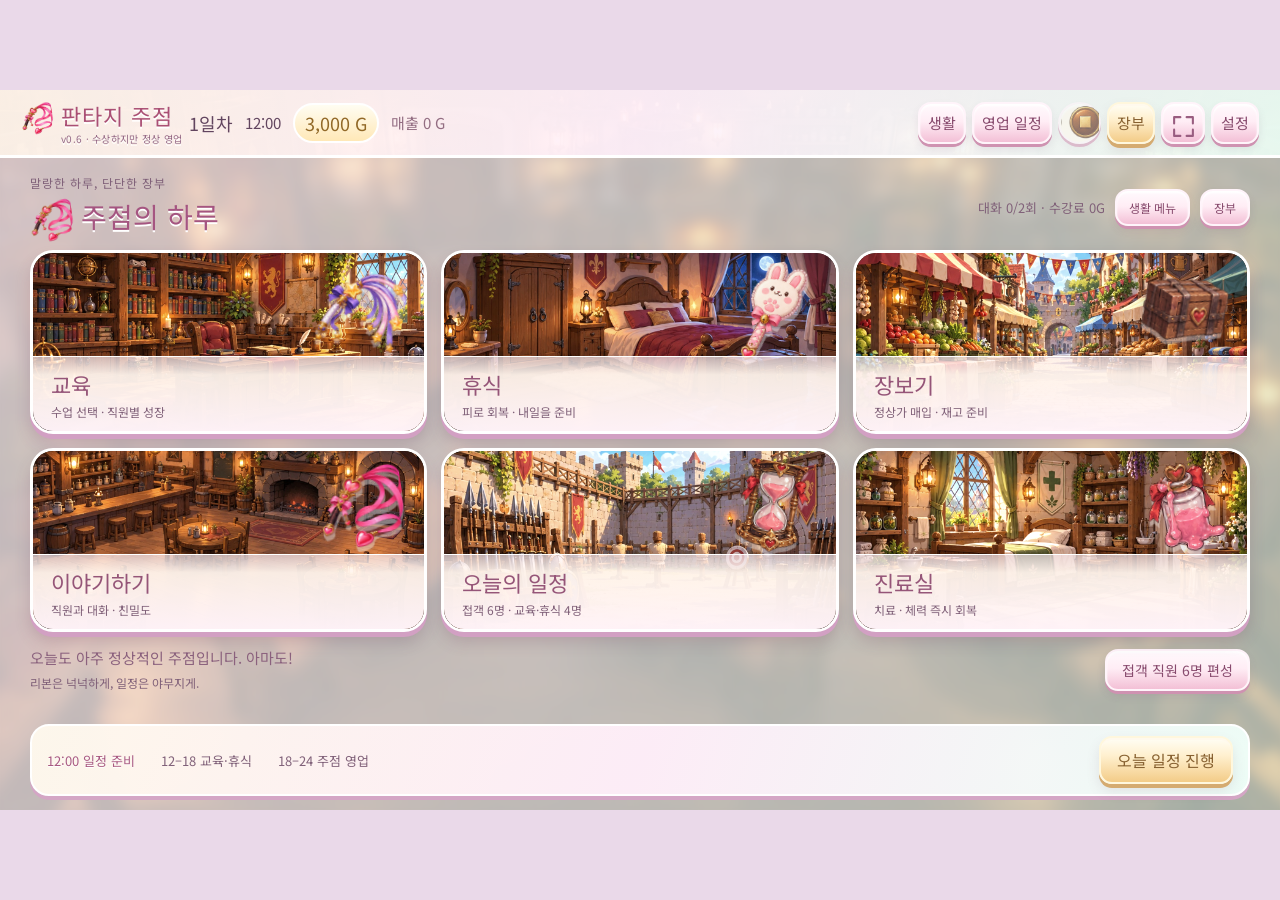
==== index.html @ a2cd064f "feat: add pastel jelly comic design with supplied props and portrait frames" ====
<!doctype html><html lang="ko"><head><meta charset="utf-8"><meta name="viewport" content="width=device-width,initial-scale=1,maximum-scale=1,viewport-fit=cover"><title>판타지 주점 · v0.6</title><link rel="stylesheet" href="style.css"><link rel="stylesheet" href="pastel.css"></head><body>
<main id="game" aria-label="판타지 주점 시뮬레이션"><img id="background" alt="테이블 여섯 개가 있는 판타지 주점"><div class="vignette"></div>
<header><div class="brand"><img src="assets/comic-ribbon.png" alt="">판타지 주점 <small>v0.6 · 수상하지만 정상 영업</small></div><div id="day"></div><div id="clock"></div><div id="cash"></div><div id="sales"></div><div class="tools"><button id="life-button">생활</button><button id="business">영업 시작</button><button id="pause" aria-label="일시정지"><img src="assets/pause.png" alt=""></button><button id="book" class="book-button">장부</button><button id="fullscreen" aria-label="전체화면" title="전체화면"><svg viewBox="0 0 24 24" aria-hidden="true"><path d="M9 3H3v6m12-6h6v6M3 15v6h6m12-6v6h-6"/></svg></button><button id="settings" aria-label="설정">설정</button></div></header>
<div id="life-page"></div><div id="tables"></div><div id="selection-banner"></div><div id="announcement" role="status"></div>
<div id="dialog"><img id="illustration" alt=""><section><b id="speaker"></b><p id="speech"></p></section></div>
<footer id="dock"><div class="dock-group"><h2>오늘의 종업원</h2><div id="staff-slots"></div></div><div class="waiting-group"><h2>입장 대기</h2><button id="waiting-slot" aria-label="대기 손님"></button></div></footer>
<img id="scene-background" src="assets/market.jpg" alt=""><div id="overlay"></div>
</main><div id="rotate"><strong>기기를 가로로 돌려 주세요.</strong><span>판타지 주점은 가로 화면으로 플레이합니다.</span></div><script src="js/data.js"></script><script src="js/comic-theme.js"></script><script src="js/engine.js"></script><script src="js/growth-engine.js"></script><script src="js/drag-input.js"></script><script src="js/life-view.js"></script><script src="js/render.js"></script></body></html>
---- style.css ----
@font-face {
  font-family: 'Noto Sans KR';
  font-style: normal;
  font-display: swap;
  font-weight: 100 900;
  src: url('assets/noto-sans-kr-59-400-normal.woff2') format('woff2');
  unicode-range: U+afac-afb7,U+afba-afbb,U+afbd-afbf,U+afc1-afc6,U+afca-afcc,U+afce-afd3,U+afd5-afe7,U+afe9-afef,U+aff1-b00b,U+b00d-b00f,U+b011-b013,U+b015-b01b,U+b01d-b027,U+b029-b043,U+b045-b047,U+b049,U+b04b,U+b04d-b052,U+b055-b056,U+b058-b05c,U+b05e;
}
@font-face {
  font-family: 'Noto Sans KR';
  font-style: normal;
  font-display: swap;
  font-weight: 100 900;
  src: url('assets/noto-sans-kr-105-400-normal.woff2') format('woff2');
  unicode-range: U+2103,U+2463,U+25c6,U+25cb,U+266c,U+3001,U+300a,U+3046,U+304c-304d,U+304f,U+3055,U+3059,U+3063,U+3066-3068,U+306f,U+3089,U+30b8,U+30bf,U+314f,U+4e0a,U+570b,U+5730,U+5916,U+5929,U+5c71,U+5e74,U+5fc3,U+601d,U+6027,U+63d0,U+6709,U+6734,U+751f,U+7684,U+82f1,U+9053,U+91d1,U+97f3,U+ac2f,U+ac4d,U+adc4,U+ade4,U+ae41,U+ae4d-ae4e,U+aed1,U+afb9,U+b0e0,U+b299,U+b365,U+b46c,U+b480,U+b4c8,U+b7b4,U+b819,U+b918,U+baab,U+bab9,U+be8f,U+bed7,U+c0ec,U+c19f,U+c1a5,U+c3d9,U+c464,U+c53d,U+c553,U+c570,U+c5cc,U+c633,U+c6a4,U+c7a3,U+c7a6,U+c886,U+c9d9-c9da,U+c9ec,U+ca0c,U+cc21,U+cd1b,U+cd78,U+cdc4,U+cef8,U+cfe4,U+d0a5,U+d0b5,U+d0ec,U+d15d,U+d188,U+d23c,U+d2ac,U+d729,U+d79b,U+ff01,U+ff08-ff09,U+ff5c;
}
@font-face {
  font-family: 'Noto Sans KR';
  font-style: normal;
  font-display: swap;
  font-weight: 100 900;
  src: url('assets/noto-sans-kr-106-400-normal.woff2') format('woff2');
  unicode-range: U+2039-203a,U+223c,U+25b3,U+25b7,U+25bd,U+25cf,U+266a,U+3002,U+300b,U+304b,U+3057,U+305f,U+306a-306b,U+307e,U+308a-308b,U+3093,U+30a2,U+30af,U+30b9,U+30c3,U+30c8,U+30e9-30eb,U+33a1,U+4e00,U+524d,U+5357,U+5b50,U+7121,U+884c,U+9751,U+ac94,U+aebe,U+aecd,U+af08,U+af41,U+af49,U+b010,U+b053,U+b109,U+b11b,U+b128,U+b154,U+b291,U+b2e6,U+b301,U+b385,U+b525,U+b5b4,U+b729,U+b72f,U+b738,U+b7ff,U+b837,U+b975,U+ba67,U+bb47,U+bc1f,U+bd90,U+bfd4,U+c27c,U+c324,U+c379,U+c3e0,U+c465,U+c53b,U+c58c,U+c610,U+c653,U+c6cd,U+c813,U+c82f,U+c999,U+c9e0,U+cac4,U+cad3,U+cbd4,U+cc10,U+cc22,U+ccb8,U+ccbc,U+cda5,U+ce84,U+cea3,U+cf67,U+cfe1,U+d241,U+d30d,U+d31c,U+d391,U+d401,U+d479,U+d5c9,U+d5db,U+d649,U+d6d4;
}
@font-face {
  font-family: 'Noto Sans KR';
  font-style: normal;
  font-display: swap;
  font-weight: 100 900;
  src: url('assets/noto-sans-kr-107-400-normal.woff2') format('woff2');
  unicode-range: U+b0,U+e9,U+2193,U+2462,U+260e,U+261e,U+300e-300f,U+3044,U+30a4,U+30fb-30fc,U+314d,U+5973,U+6545,U+6708,U+7537,U+ac89,U+ac9c,U+acc1,U+ad04,U+ad75,U+ad7d,U+ae45,U+ae61,U+af42,U+b0ab,U+b0af,U+b0b3,U+b12c,U+b194,U+b1a8,U+b220,U+b258,U+b284,U+b2ff,U+b315,U+b371,U+b3d4-b3d5,U+b460,U+b527,U+b534,U+b810,U+b818,U+b98e,U+ba55,U+bbac,U+bc0b,U+bc40,U+bca1,U+bccd,U+bd93,U+be54,U+be5a,U+bf08,U+bf50,U+bf55,U+bfdc,U+c0c0,U+c0d0,U+c0f4,U+c100,U+c11e,U+c170,U+c20d,U+c274,U+c290,U+c308,U+c369,U+c539,U+c587,U+c5ff,U+c6ec,U+c70c,U+c7ad,U+c7c8,U+c83c,U+c881,U+cb48,U+cc60,U+ce69,U+ce6b,U+ce75,U+cf04,U+cf08,U+cf55,U+cf70,U+cffc,U+d0b7,U+d1a8,U+d2c8,U+d384,U+d47c,U+d48b,U+d5dd,U+d5e8,U+d720,U+d759,U+f981;
}
@font-face {
  font-family: 'Noto Sans KR';
  font-style: normal;
  font-display: swap;
  font-weight: 100 900;
  src: url('assets/noto-sans-kr-108-400-normal.woff2') format('woff2');
  unicode-range: U+e0,U+e2,U+395,U+3b7,U+3ba,U+2460-2461,U+25a0,U+3010-3011,U+306e,U+30f3,U+314a,U+314c,U+5927,U+65b0,U+7e41,U+97d3,U+9ad4,U+ad49,U+ae0b,U+ae0d,U+ae43,U+ae5d,U+aecf,U+af3c,U+af64,U+afd4,U+b080,U+b084,U+b0c5,U+b10c,U+b1e8,U+b2ac,U+b36e,U+b451,U+b515,U+b540,U+b561,U+b6ab,U+b6b1,U+b72c,U+b730,U+b744,U+b800,U+b8ec,U+b8f0,U+b904,U+b968,U+b96d,U+b987,U+b9d9,U+bb36,U+bb49,U+bc2d,U+bc43,U+bcf6,U+bd89,U+be57,U+be61,U+bed4,U+c090,U+c130,U+c148,U+c19c,U+c2f9,U+c36c,U+c37c,U+c384,U+c3df,U+c575,U+c584,U+c660,U+c719,U+c816,U+ca4d,U+ca54,U+cabc,U+cb49,U+cc14,U+cff5,U+d004,U+d038,U+d0b4,U+d0d3,U+d0e0,U+d0ed,U+d131,U+d1b0,U+d31f,U+d33d,U+d3a0,U+d3ab,U+d514,U+d584,U+d6a1,U+d6cc,U+d749,U+d760,U+d799;
}
@font-face {
  font-family: 'Noto Sans KR';
  font-style: normal;
  font-display: swap;
  font-weight: 100 900;
  src: url('assets/noto-sans-kr-109-400-normal.woff2') format('woff2');
  unicode-range: U+24,U+60,U+3b9,U+3bb,U+3bd,U+2191,U+2606,U+300c-300d,U+3131,U+3134,U+3139,U+3141-3142,U+3148,U+3161,U+3163,U+321c,U+4eba,U+5317,U+ac31,U+ac77,U+ac9f,U+acb9,U+acf0-acf1,U+acfd,U+ad73,U+af3d,U+b00c,U+b04a,U+b057,U+b0c4,U+b188,U+b1cc,U+b214,U+b2db,U+b2ee,U+b304,U+b4ed,U+b518,U+b5bc,U+b625,U+b69c-b69d,U+b7ac,U+b801,U+b86c,U+b959,U+b95c,U+b985,U+ba48,U+bb58,U+bc0c,U+bc38,U+bc85,U+bc9a,U+bf40,U+c068,U+c0bd,U+c0cc,U+c12f,U+c149,U+c1e0,U+c22b,U+c22d,U+c250,U+c2fc,U+c300,U+c313,U+c370,U+c3d8,U+c557,U+c580,U+c5e3,U+c62e,U+c634,U+c6f0,U+c74d,U+c783,U+c78e,U+c796,U+c7bc,U+c92c,U+ca4c,U+cc1c,U+cc54,U+cc59,U+ce04,U+cf30,U+cfc4,U+d140,U+d321,U+d38c,U+d399,U+d54f,U+d587,U+d5d0,U+d6e8,U+d770;
}
@font-face {
  font-family: 'Noto Sans KR';
  font-style: normal;
  font-display: swap;
  font-weight: 100 900;
  src: url('assets/noto-sans-kr-110-400-normal.woff2') format('woff2');
  unicode-range: U+d7,U+ea,U+fc,U+2192,U+25bc,U+3000,U+3137,U+3145,U+315c,U+7f8e,U+ac13,U+ac71,U+ac90,U+acb8,U+ace7,U+ad7f,U+ae50,U+aef4,U+af34,U+afbc,U+b048,U+b09a,U+b0ad,U+b0bc,U+b113,U+b125,U+b141,U+b20c,U+b2d9,U+b2ed,U+b367,U+b369,U+b374,U+b3cb,U+b4ec,U+b611,U+b760,U+b81b,U+b834,U+b8b0,U+b8e1,U+b989,U+b9d1,U+b9e1,U+b9fa,U+ba4d,U+ba78,U+bb35,U+bb54,U+bbf9,U+bc11,U+bcb3,U+bd05,U+bd95,U+bdd4,U+be10,U+bed0,U+bf51,U+c0d8,U+c232,U+c2b7,U+c2eb,U+c378,U+c500,U+c52c,U+c549,U+c568,U+c598,U+c5c9,U+c61b,U+c639,U+c67c,U+c717,U+c78a,U+c80a,U+c90c-c90d,U+c950,U+c9e7,U+cbe4,U+cca9,U+cce4,U+cdb0,U+ce78,U+ce94,U+ce98,U+cf8c,U+d018,U+d034,U+d0f1,U+d1b1,U+d280,U+d2f8,U+d338,U+d380,U+d3b4,U+d610,U+d69f,U+d6fc,U+d758;
}
@font-face {
  font-family: 'Noto Sans KR';
  font-style: normal;
  font-display: swap;
  font-weight: 100 900;
  src: url('assets/noto-sans-kr-111-400-normal.woff2') format('woff2');
  unicode-range: U+e7,U+2022,U+203b,U+25c0,U+2605,U+2661,U+3147,U+318d,U+672c,U+8a9e,U+acaa,U+acbc,U+ad1c,U+ae4a,U+ae5c,U+b044,U+b054,U+b0c8-b0c9,U+b2a6,U+b2d0,U+b35c,U+b364,U+b428,U+b454,U+b465,U+b4b7,U+b4e3,U+b51c,U+b5a1,U+b784,U+b790,U+b7ab,U+b7f4,U+b82c,U+b835,U+b8e9,U+b8f8,U+b9d8,U+b9f9,U+ba5c,U+ba64,U+babd,U+bb18,U+bb3b,U+bbff,U+bc0d,U+bc45,U+bc97,U+bcbc,U+be45,U+be75,U+be7c,U+bfcc,U+c0b6,U+c0f7,U+c14b,U+c2b4,U+c30d,U+c4f8,U+c5bb,U+c5d1,U+c5e0,U+c5ee,U+c5fd,U+c606,U+c6c5,U+c6e0,U+c708,U+c81d,U+c820,U+c824,U+c878,U+c918,U+c96c,U+c9e4,U+c9f1,U+cc2e,U+cd09,U+cea1,U+cef5,U+cef7,U+cf64,U+cf69,U+cfe8,U+d035,U+d0ac,U+d230,U+d234,U+d2f4,U+d31d,U+d575,U+d578,U+d608,U+d614,U+d718,U+d751,U+d761,U+d78c,U+d790;
}
@font-face {
  font-family: 'Noto Sans KR';
  font-style: normal;
  font-display: swap;
  font-weight: 100 900;
  src: url('assets/noto-sans-kr-112-400-normal.woff2') format('woff2');
  unicode-range: U+2665,U+3160,U+4e2d,U+6587,U+65e5,U+ac12,U+ac14,U+ac16,U+ac81,U+ad34,U+ade0,U+ae54,U+aebc,U+af2c,U+afc0,U+afc8,U+b04c,U+b08c,U+b099,U+b0a9,U+b0ac,U+b0ae,U+b0b8,U+b123,U+b179,U+b2e5,U+b2f7,U+b4c0,U+b531,U+b538,U+b545,U+b550,U+b5a8,U+b6f0,U+b728,U+b73b,U+b7ad,U+b7ed,U+b809,U+b864,U+b86d,U+b871,U+b9bf,U+b9f5,U+ba40,U+ba4b,U+ba58,U+ba87,U+baac,U+bbc0,U+bc16,U+bc34,U+bd07,U+bd99,U+be59,U+bfd0,U+c058,U+c0e4,U+c0f5,U+c12d,U+c139,U+c228,U+c529,U+c5c7,U+c635,U+c637,U+c735,U+c77d,U+c787,U+c789,U+c8c4,U+c989,U+c98c,U+c9d0,U+c9d3,U+cc0c,U+cc99,U+cd0c,U+cd2c,U+cd98,U+cda4,U+ce59,U+ce60,U+ce6d,U+cea0,U+d0d0-d0d1,U+d0d5,U+d14d,U+d1a4,U+d29c,U+d2f1,U+d301,U+d39c,U+d3bc,U+d4e8,U+d540,U+d5ec,U+d640,U+d750;
}
@font-face {
  font-family: 'Noto Sans KR';
  font-style: normal;
  font-display: swap;
  font-weight: 100 900;
  src: url('assets/noto-sans-kr-113-400-normal.woff2') format('woff2');
  unicode-range: U+5e,U+25b2,U+25b6,U+314e,U+ac24,U+ace1,U+ace4,U+ae68,U+af2d,U+b0d0,U+b0e5,U+b150,U+b155,U+b193,U+b2c9,U+b2dd,U+b3c8,U+b3fc,U+b410,U+b458,U+b4dd,U+b5a0,U+b5a4,U+b5bb,U+b7b5,U+b838,U+b840,U+b86f,U+b8f9,U+b960,U+b9e5,U+bab8,U+bb50,U+bc1d,U+bc24-bc25,U+bca8,U+bcbd,U+bd04,U+bd10,U+bd24,U+be48,U+be5b,U+be68,U+c05c,U+c12c,U+c140,U+c15c,U+c168,U+c194,U+c219,U+c27d,U+c2a8,U+c2f1,U+c2f8,U+c368,U+c554-c555,U+c559,U+c564,U+c5d8,U+c5fc,U+c625,U+c65c,U+c6b1,U+c728,U+c794,U+c84c,U+c88c,U+c8e0,U+c8fd,U+c998,U+c9dd,U+cc0d,U+cc30,U+ceec,U+cf13,U+cf1c,U+cf5c,U+d050,U+d07c,U+d0a8,U+d134,U+d138,U+d154,U+d1f4,U+d2bc,U+d329,U+d32c,U+d3d0,U+d3f4,U+d3fc,U+d56b,U+d5cc,U+d600-d601,U+d639,U+d6c8,U+d754,U+d765;
}
@font-face {
  font-family: 'Noto Sans KR';
  font-style: normal;
  font-display: swap;
  font-weight: 100 900;
  src: url('assets/noto-sans-kr-114-400-normal.woff2') format('woff2');
  unicode-range: U+3c-3d,U+2026,U+24d2,U+314b,U+ac11,U+acf3,U+ad74,U+ad81,U+adf9,U+ae34,U+af43,U+afb8,U+b05d,U+b07c,U+b110,U+b118,U+b17c,U+b180,U+b18d,U+b192,U+b2cc,U+b355,U+b378,U+b4a4,U+b4ef,U+b78d,U+b799,U+b7a9,U+b7fd,U+b807,U+b80c,U+b839,U+b9b4,U+b9db,U+ba3c,U+bab0,U+bba4,U+bc94,U+be4c,U+c154,U+c1c4,U+c26c,U+c2ac,U+c2ed,U+c4f4,U+c55e,U+c561,U+c571,U+c5b5,U+c5c4,U+c654-c655,U+c695,U+c6e8,U+c6f9,U+c724,U+c751,U+c775,U+c7a0,U+c7c1,U+c874,U+c880,U+c9d5,U+c9f8,U+cabd,U+cc29,U+cc2c,U+cca8,U+ccab,U+ccd0,U+ce21,U+ce35,U+ce7c,U+ce90,U+cee8,U+cef4,U+cfe0,U+d070,U+d0b9,U+d0c1,U+d0c4,U+d0c8,U+d15c,U+d1a1,U+d2c0,U+d300,U+d314,U+d3ed,U+d478,U+d480,U+d48d,U+d508,U+d53d,U+d5e4,U+d611,U+d61c,U+d68d,U+d6a8,U+d798;
}
@font-face {
  font-family: 'Noto Sans KR';
  font-style: normal;
  font-display: swap;
  font-weight: 100 900;
  src: url('assets/noto-sans-kr-115-400-normal.woff2') format('woff2');
  unicode-range: U+23,U+25,U+5f,U+a9,U+ac08,U+ac78,U+aca8,U+acac,U+ace8,U+ad70,U+adc0,U+addc,U+b137,U+b140,U+b208,U+b290,U+b2f5,U+b3c5,U+b3cc,U+b420,U+b429,U+b529,U+b530,U+b77d,U+b79c,U+b7a8,U+b7c9,U+b7f0,U+b7fc,U+b828,U+b860,U+b9ad,U+b9c1,U+b9c9,U+b9dd-b9de,U+b9e8,U+ba38-ba39,U+babb,U+bc00,U+bc8c,U+bca0,U+bca4,U+bcd1,U+bcfc,U+bd09,U+bdf0,U+be60,U+c0ad,U+c0b4,U+c0bc,U+c190,U+c1fc,U+c220,U+c288,U+c2b9,U+c2f6,U+c528,U+c545,U+c558,U+c5bc,U+c5d4,U+c600,U+c644,U+c6c0,U+c6c3,U+c721,U+c798,U+c7a1,U+c811,U+c838,U+c871,U+c904,U+c990,U+c9dc,U+cc38,U+cc44,U+cca0,U+cd1d,U+cd95,U+cda9,U+ce5c,U+cf00,U+cf58,U+d150,U+d22c,U+d305,U+d328,U+d37c,U+d3f0,U+d551,U+d5a5,U+d5c8,U+d5d8,U+d63c,U+d64d,U+d669,U+d734,U+d76c;
}
@font-face {
  font-family: 'Noto Sans KR';
  font-style: normal;
  font-display: swap;
  font-weight: 100 900;
  src: url('assets/noto-sans-kr-116-400-normal.woff2') format('woff2');
  unicode-range: U+26,U+2b,U+3e,U+40,U+7e,U+ac01,U+ac19,U+ac1d,U+aca0,U+aca9,U+acb0,U+ad8c,U+ae09,U+ae38,U+ae40,U+aed8,U+b09c,U+b0a0,U+b108,U+b204,U+b298,U+b2d8,U+b2eb-b2ec,U+b2f4,U+b313,U+b358,U+b450,U+b4e0,U+b54c,U+b610,U+b780,U+b78c,U+b791,U+b8e8,U+b958,U+b974,U+b984,U+b9b0,U+b9bc-b9bd,U+b9ce,U+ba70,U+bbfc,U+bc0f,U+bc15,U+bc1b,U+bc31,U+bc95,U+bcc0,U+bcc4,U+bd81,U+bd88,U+c0c8,U+c11d,U+c13c,U+c158,U+c18d,U+c1a1,U+c21c,U+c4f0,U+c54a,U+c560,U+c5b8,U+c5c8,U+c5f4,U+c628,U+c62c,U+c678,U+c6cc,U+c808,U+c810,U+c885,U+c88b,U+c900,U+c988,U+c99d,U+c9c8,U+cc3d-cc3e,U+cc45,U+cd08,U+ce20,U+cee4,U+d074,U+d0a4,U+d0dd,U+d2b9,U+d3b8,U+d3c9,U+d488,U+d544,U+d559,U+d56d,U+d588,U+d615,U+d648,U+d655,U+d658,U+d65c;
}
@font-face {
  font-family: 'Noto Sans KR';
  font-style: normal;
  font-display: swap;
  font-weight: 100 900;
  src: url('assets/noto-sans-kr-117-400-normal.woff2') format('woff2');
  unicode-range: U+d,U+48,U+7c,U+ac10,U+ac15,U+ac74,U+ac80,U+ac83,U+acc4,U+ad11,U+ad50,U+ad6d,U+adfc,U+ae00,U+ae08,U+ae4c,U+b0a8,U+b124,U+b144,U+b178,U+b274,U+b2a5,U+b2e8,U+b2f9,U+b354,U+b370,U+b418,U+b41c,U+b4f1,U+b514,U+b798,U+b808,U+b824-b825,U+b8cc,U+b978,U+b9d0,U+b9e4,U+baa9,U+bb3c,U+bc18,U+bc1c,U+bc30,U+bc84,U+bcf5,U+bcf8,U+bd84,U+be0c,U+be14,U+c0b0,U+c0c9,U+c0dd,U+c124,U+c2dd,U+c2e4,U+c2ec,U+c54c,U+c57c-c57d,U+c591,U+c5c5-c5c6,U+c5ed,U+c608,U+c640,U+c6b8,U+c6d4,U+c784,U+c7ac,U+c800-c801,U+c9c1,U+c9d1,U+cc28,U+cc98,U+cc9c,U+ccad,U+cd5c,U+cd94,U+cd9c,U+cde8,U+ce68,U+cf54,U+d0dc,U+d14c,U+d1a0,U+d1b5,U+d2f0,U+d30c,U+d310,U+d398,U+d45c,U+d50c,U+d53c,U+d560,U+d568,U+d589,U+d604,U+d6c4,U+d788;
}
@font-face {
  font-family: 'Noto Sans KR';
  font-style: normal;
  font-display: swap;
  font-weight: 100 900;
  src: url('assets/noto-sans-kr-118-400-normal.woff2') format('woff2');
  unicode-range: U+39,U+49,U+4d-4e,U+a0,U+ac04,U+ac1c,U+ac70,U+ac8c,U+acbd,U+acf5,U+acfc,U+ad00,U+ad6c,U+adf8,U+b098,U+b0b4,U+b294,U+b2c8,U+b300,U+b3c4,U+b3d9,U+b4dc,U+b4e4,U+b77c,U+b7ec,U+b85d,U+b97c,U+b9c8,U+b9cc,U+ba54,U+ba74,U+ba85,U+baa8,U+bb34,U+bb38,U+bbf8,U+bc14,U+bc29,U+bc88,U+bcf4,U+bd80,U+be44,U+c0c1,U+c11c,U+c120,U+c131,U+c138,U+c18c,U+c218,U+c2b5,U+c2e0,U+c544,U+c548,U+c5b4,U+c5d0,U+c5ec,U+c5f0,U+c601,U+c624,U+c694,U+c6a9,U+c6b0,U+c6b4,U+c6d0,U+c704,U+c720,U+c73c,U+c740,U+c744,U+c74c,U+c758,U+c77c,U+c785,U+c788,U+c790-c791,U+c7a5,U+c804,U+c815,U+c81c,U+c870,U+c8fc,U+c911,U+c9c4,U+ccb4,U+ce58,U+ce74,U+d06c,U+d0c0,U+d130,U+d2b8,U+d3ec,U+d504,U+d55c,U+d569,U+d574,U+d638,U+d654,U+d68c;
}
@font-face {
  font-family: 'Noto Sans KR';
  font-style: normal;
  font-display: swap;
  font-weight: 100 900;
  src: url('assets/noto-sans-kr-119-400-normal.woff2') format('woff2');
  unicode-range: U+20-22,U+27-2a,U+2c-38,U+3a-3b,U+3f,U+41-47,U+4a-4c,U+4f-5d,U+61-7b,U+7d,U+a1,U+ab,U+ae,U+b7,U+bb,U+bf,U+2013-2014,U+201c-201d,U+2122,U+ac00,U+ace0,U+ae30,U+b2e4,U+b85c,U+b9ac,U+c0ac,U+c2a4,U+c2dc,U+c774,U+c778,U+c9c0,U+d558;
}
@font-face {
  font-family: 'Noto Sans KR';
  font-style: normal;
  font-display: swap;
  font-weight: 100 900;
  src: url('assets/noto-sans-kr-latin-400-normal.woff2') format('woff2');
  unicode-range: U+0000-00FF,U+0131,U+0152-0153,U+02BB-02BC,U+02C6,U+02DA,U+02DC,U+0304,U+0308,U+0329,U+2000-206F,U+20AC,U+2122,U+2191,U+2193,U+2212,U+2215,U+FEFF,U+FFFD;
}














*{box-sizing:border-box}html,body{margin:0;width:100%;height:100%;overflow:hidden;background:#120b09;color:#f7e8c7;font-family:'Noto Sans KR',system-ui,sans-serif}body{display:flex;align-items:center;justify-content:center}button{font:inherit;color:inherit;touch-action:manipulation;-webkit-tap-highlight-color:transparent;cursor:pointer}button:disabled{opacity:.42;cursor:default}button:focus-visible{outline:3px solid #ffe7ac;outline-offset:3px}#game{width:1280px;height:720px;flex-shrink:0;position:relative;transform-origin:center;overflow:hidden;background:#26150d}#background{position:absolute;inset:0;width:100%;height:100%;object-fit:fill}.vignette{position:absolute;inset:0;pointer-events:none;background:linear-gradient(0deg,#1a0f0dd4,transparent 26%,transparent 75%,#1a0d0b88)}header{height:68px;position:absolute;top:0;left:0;right:0;z-index:30;display:flex;align-items:center;gap:25px;padding:10px 21px;background:linear-gradient(#1f130eec,#1f130edd);border-bottom:1px solid #a77b41;font-size:18px;white-space:nowrap}.brand{font-size:25px;font-weight:700;letter-spacing:1px;color:#ebc789;margin-right:12px}.brand small{display:block;font-size:10px;letter-spacing:1.2px;color:#c9af82}.tools{margin-left:auto;display:flex;align-items:center;gap:8px}.tools button{height:42px;min-width:52px;padding:6px 12px;background:#3b2617;border:1px solid #b28a4e;border-radius:7px;font-size:15px}#pause{width:43px;min-width:43px;padding:0}#pause img{width:100%;height:100%;object-fit:contain}.tools .book-button{background:#e4c087;color:#3e2917;font-weight:700}#tables{position:absolute;inset:0;z-index:12}.table{position:absolute;width:250px;height:128px;border-radius:11px}.table-hit{position:absolute;inset:-2px;border:1px solid #b28b53;border-radius:11px;background:linear-gradient(150deg,#291b13ed,#422918ed);box-shadow:0 6px 16px #0007;padding:0;text-align:left}.table.empty .table-hit{top:32px;bottom:26px;left:23px;right:23px;border-color:#ac864abb;background:#25170dbb;box-shadow:none;text-align:center}.table.empty .table-number{position:static;display:inline-block;font-size:14px;color:#e0c394}.table.empty .empty-text{display:block;font-size:12px;color:#c2ac82;margin-top:4px}.table.valid .table-hit{border:2px solid #ffdf86;box-shadow:0 0 18px #f4c95c66}.table.selected .table-hit{border-color:#ffd483}.table-head{position:absolute;left:9px;right:9px;top:7px;display:flex;align-items:center;justify-content:space-between;font-size:11px;color:#d0b58b;pointer-events:none}.table-number{color:#f5d492;font-weight:700}.table-content{position:absolute;top:27px;left:10px;right:10px;height:69px;display:grid;grid-template-columns:64px 1fr 64px;gap:6px;align-items:center;pointer-events:none}.table-portrait{width:64px;height:64px;object-fit:cover;object-position:top;border:1px solid #b98b50;border-radius:6px;background:#39271a}.table-portrait.staff-face{border-color:#bba677}.request-face{width:64px;height:64px;background:radial-gradient(#73512d,#382214);border:2px solid #e4bf72;border-radius:10px;position:relative;display:flex;align-items:center;justify-content:center}.request-face img{width:48px;height:48px;object-fit:contain}.request-face:after{content:'!';position:absolute;right:-6px;top:-6px;background:#d0a04f;border:1px solid #ffecb9;color:#271a0f;border-radius:50%;width:19px;height:19px;text-align:center;font-size:12px;font-weight:800}.request-face.urgent{border-color:#e88262}.request-face.urgent:after{background:#d46746}.table-text{text-align:center;min-width:0}.table-text strong{display:block;font-size:15px;color:#f3d49d;white-space:nowrap}.table-text span{display:block;font-size:11px;color:#d7c3a3;margin-top:3px}.table-foot{position:absolute;left:10px;right:10px;bottom:8px;display:flex;align-items:center;gap:6px;font-size:10px;color:#d8c9b0;pointer-events:none}.meter{height:5px;border-radius:4px;background:#0d0b0999;overflow:hidden;flex:1}.meter i{display:block;height:100%;background:linear-gradient(90deg,#87703b,#c4c784);border-radius:4px}.meter.low i{background:#d0785e}.empty-staff{width:64px;height:64px;border:1px dashed #a38b5a;border-radius:6px;display:flex;align-items:center;justify-content:center;text-align:center;font-size:12px;color:#dcc697}#selection-banner{display:none;position:absolute;top:78px;left:310px;right:255px;z-index:28;background:#291d15ec;border:1px solid #c99f5d;border-radius:8px;padding:9px 15px;text-align:center;font-size:15px}#selection-banner.visible{display:block}#selection-banner button{margin-left:12px;padding:3px 12px;border:1px solid #9e7e51;background:#4a3420;border-radius:5px;font-size:13px}#announcement{position:absolute;left:352px;right:30px;bottom:133px;z-index:25;font-size:14px;text-align:center;background:#24180ccf;border-radius:8px;padding:7px 12px;opacity:0;transition:opacity .2s;pointer-events:none}#announcement.visible{opacity:1}#dock{position:absolute;bottom:10px;right:20px;left:345px;height:113px;z-index:28;display:flex;gap:13px;background:#22150de8;border:1px solid #8c693d;border-radius:11px;padding:7px 11px;box-shadow:0 6px 16px #0009}.dock-group{flex:1;min-width:0}h2{margin:0 0 5px;font-size:11px;font-weight:400;letter-spacing:1px;color:#c9aa78}#staff-slots{display:flex;gap:7px}.staff-slot{height:76px;flex:1;min-width:0;max-width:115px;border:1px solid #997342;background:linear-gradient(#3b291a,#2b1a10);border-radius:7px;padding:4px;display:flex;align-items:center;gap:5px;text-align:left}.staff-slot img{width:48px;height:54px;object-fit:cover;object-position:top;border-radius:4px}.staff-slot strong{font-size:11px;display:block;white-space:nowrap}.staff-slot small{font-size:9px;display:block;color:#d3b994;margin:5px 0}.staff-slot .meter{width:40px;height:4px;display:block}.staff-slot.busy{background:#252016;opacity:.8}.staff-slot.selected{border:2px solid #ffe3a0;box-shadow:0 0 12px #edc36b66}.waiting-group{width:135px;flex-shrink:0;border-left:1px solid #8e6c4244;padding-left:12px}#waiting-slot{width:123px;height:76px;border:1px dashed #ad8750;background:#2b1d12;border-radius:8px;display:flex;align-items:center;gap:7px;text-align:left;padding:5px;font-size:11px}#waiting-slot img{width:49px;height:58px;object-fit:cover;border-radius:5px}#waiting-slot.has-guest{border:1px solid #e2ba6b;background:#583921}#waiting-slot span{line-height:1.7}#waiting-slot strong{display:block;color:#efd598;font-size:10px}#dialog{display:none;position:absolute;inset:0;z-index:41;pointer-events:none}#dialog.visible{display:block}#illustration{position:absolute;left:18px;bottom:-3px;width:278px;height:345px;object-fit:contain;object-position:bottom center;filter:drop-shadow(0 5px 7px #0008);transform-origin:center bottom;animation:breath 3.8s ease-in-out infinite}#dialog section{position:absolute;left:315px;right:30px;bottom:136px;min-height:67px;padding:10px 17px;background:#231713ee;border:1px solid #c29a5e;border-radius:10px}#speaker{color:#f1d396;font-size:14px}#speech{margin:4px 0 0;font-size:16px;line-height:1.5}#overlay{position:absolute;inset:0;z-index:40;background:#120c073d;display:flex;align-items:center;justify-content:center}#overlay:empty{display:none}#overlay.book-open{z-index:60;background:#120c0aad}.popup{position:absolute;width:365px;max-height:440px;overflow:auto;border:2px solid #b68d50;border-radius:12px;background:linear-gradient(145deg,#302117f7,#1b140ff9);box-shadow:0 15px 45px #000c;padding:19px}.popup h3{font-size:21px;color:#f0cf94;margin:0 28px 7px 0}.popup .subtitle{font-size:12px;color:#d0b68e;margin:0 0 14px;line-height:1.7}.close{position:absolute;right:11px;top:10px;width:32px;height:32px;line-height:24px;border:1px solid #977345;border-radius:6px;background:#493021;font-size:23px;color:#e9d1a7}.menu-options{display:flex;flex-direction:column;gap:7px}.choice{display:flex;align-items:center;gap:10px;min-height:61px;border:1px solid #9e7d48;background:#513923;border-radius:7px;padding:7px 10px;text-align:left;font-size:14px}.choice img{width:45px;height:45px;object-fit:contain}.choice strong{display:block;font-size:14px;color:#f1d29b}.choice small{display:block;font-size:11px;color:#d0b89a;margin-top:3px}.choice .price{margin-left:auto;white-space:nowrap;font-size:13px}.choice.good{border-color:#c6cf89}.choice:hover:not(:disabled){background:#65482c}.popup .actions{display:flex;gap:7px;margin-top:12px;flex-wrap:wrap}.secondary{border:1px solid #8f6c3c;background:#3b291a;border-radius:6px;padding:8px 12px;font-size:12px}.primary{border:1px solid #b38a49;background:linear-gradient(#b68a45,#7a5527);color:#fff0c9;border-radius:7px;padding:10px 16px;font-size:16px;font-weight:700}.popup-note{font-size:11px;color:#bca580;text-align:right;margin:12px 0 0}.info-grid{display:grid;grid-template-columns:88px 1fr;gap:14px;align-items:center;margin-bottom:14px}.info-grid img{width:88px;height:88px;object-fit:cover;border:1px solid #b48d51;border-radius:9px}.info-grid p{font-size:13px;line-height:1.8;margin:0}.error{color:#e28f74;font-size:12px;min-height:18px;margin-top:8px}.ledger{position:relative;width:1120px;height:650px;color:#513c25}.ledger-bg{position:absolute;inset:0;width:100%;height:100%;pointer-events:none}.ledger .close{right:31px;top:32px;background:#7b542b;color:#ffebc2;z-index:4}.book-page{position:absolute;top:85px;bottom:93px;width:39.1%;overflow:auto;scrollbar-width:thin;scrollbar-color:#a98d58 #e9d4ab;overscroll-behavior:contain}.book-page.left{left:7.7%}.book-page.right{left:53.9%}.page-title{font-size:24px;font-weight:700;color:#6a4627;margin:0 0 7px}.page-sub{font-size:12px;line-height:1.7;margin:0 0 14px;color:#866747}.book-tabs{position:absolute;right:-25px;top:104px;display:flex;flex-direction:column;gap:8px;z-index:3}.book-tabs button{width:70px;min-height:46px;background:#88602f;border:1px solid #bb9558;border-radius:0 8px 8px 0;font-size:14px;color:#f6dfb4;padding:6px}.book-tabs button.active{background:#e8cf9b;color:#613d20;font-weight:700}.book-footer{position:absolute;bottom:41px;left:8%;right:8%;height:38px;display:flex;justify-content:space-between;align-items:center;font-size:12px;color:#7d5c3c}.book-footer button{font-size:14px;padding:8px 19px}.employee-list{display:grid;grid-template-columns:1fr 1fr;gap:7px}.employee{height:70px;background:#f8e6bf80;border:1px solid #aa8c5944;border-radius:7px;display:flex;align-items:center;gap:8px;text-align:left;padding:5px;color:#60472c}.employee img{width:52px;height:57px;object-fit:cover;border-radius:5px}.employee strong{display:block;font-size:14px}.employee small{display:block;font-size:10px;margin-top:4px;color:#8f704b}.employee.active{border:2px solid #916333;background:#e2c59080}.employee .assigned-tag{color:#85501a;font-weight:700}.profile-main{display:flex;gap:15px;min-height:290px}.profile-main>img{width:172px;height:270px;object-fit:contain;object-position:bottom center}.profile-stat{flex:1;padding-top:12px}.stat-line{font-size:14px;margin:0 0 14px}.stat-line b{float:right}.book-meter{height:7px;background:#c9ad7d55;border-radius:5px;margin-top:7px;overflow:hidden}.book-meter i{display:block;height:100%;background:linear-gradient(90deg,#a9813c,#6d824f)}.staff-summary{display:flex;justify-content:space-between;font-size:13px;margin:7px 0;padding:6px 0;border-bottom:1px solid #b8986144}.book-btn{border:1px solid #a4814d;background:#d5b982;color:#5e3c20;border-radius:6px;padding:9px 15px;font-size:14px}.book-btn.active{background:#96703a;color:#fff1d6}.book-btn.full{width:100%;margin-top:13px}.menu-tabs{display:flex;gap:8px;margin-bottom:12px}.menu-tabs button{padding:6px 16px;font-size:13px}.catalog{display:grid;grid-template-columns:1fr 1fr;gap:10px}.catalog button{background:#fff1d566;border:1px solid #b79a6744;border-radius:8px;color:#65482c;padding:12px 8px;text-align:center;min-height:136px}.catalog img{width:67px;height:64px;object-fit:contain;display:block;margin:auto}.catalog strong{font-size:14px;display:block;margin:6px 0}.catalog small{font-size:11px;color:#96744c}.catalog .active{border:2px solid #98713e;background:#e3c99477}.menu-detail>img{width:155px;height:150px;object-fit:contain;display:block;margin:0 auto 12px}.menu-detail p{font-size:14px;line-height:1.8;color:#846544}.detail-row{display:flex;justify-content:space-between;font-size:15px;padding:9px 0;border-bottom:1px solid #b1966355}.inventory-list{display:flex;flex-direction:column;gap:4px}.inventory-row{display:flex;align-items:center;gap:8px;min-height:37px;background:#fff0cd50;border:1px solid #b5966333;border-radius:5px;padding:3px 8px;color:#654c30;text-align:left;font-size:13px}.inventory-row img{width:31px;height:31px;object-fit:contain}.inventory-row strong{margin-left:auto;font-size:15px}.inventory-row.low strong{color:#a35237}.inventory-row.active{border:2px solid #98703b;background:#dec08c55}.quantities{display:flex;gap:8px;margin:15px 0}.quantities button{flex:1}.account-row{display:flex;justify-content:space-between;padding:10px 0;border-bottom:1px solid #b0966466;font-size:16px}.account-row.major{font-size:22px;font-weight:700;color:#80552b;margin-top:7px;border-bottom:2px solid #8f693d}.account-row.negative b{color:#9f5c44}.performance{margin-top:15px}.performance-row{display:flex;align-items:center;gap:10px;padding:7px 0;border-bottom:1px solid #bda47755;font-size:13px}.performance-row img{width:42px;height:42px;object-fit:cover;border-radius:5px}.performance-row b{margin-left:auto;font-size:14px}.result-heading{font-size:24px;color:#7d552a;line-height:1.6;margin:8px 0}.result-info{font-size:15px;line-height:1.9;color:#82633e}.settings-grid{display:flex;gap:8px;margin:12px 0}.settings-grid button{border:1px solid #ad884e;border-radius:6px;background:none;padding:0;width:100px;height:70px;overflow:hidden}.settings-grid img{width:100%;height:100%;object-fit:cover}.settings-popup{left:452px;top:170px}.status-pause{color:#f4d292}#rotate{display:none;position:fixed;bottom:6px;color:#d6c294;font-size:13px;pointer-events:none}@media(orientation:portrait){#rotate{display:block}}@keyframes breath{50%{transform:scale(1.015,1.018)}}
.popup{max-height:400px}.menu-grid{display:grid;grid-template-columns:1fr 1fr}.menu-grid .choice{flex-direction:column;justify-content:center;gap:4px;min-height:100px;padding:7px 4px;text-align:center}.menu-grid .choice img{width:35px;height:35px}.menu-grid .choice strong{font-size:12px}.menu-grid .choice small{font-size:9px}.menu-grid .choice .price{margin-left:0;font-size:12px}.service-choice{min-height:55px}.service-choice strong{font-size:13px}.service-choice small{font-size:10px}#dialog section{bottom:132px;min-height:60px;padding:8px 15px}#speech{font-size:14px}

.book-page.left{left:8.7%;width:37.6%}.book-page.right{left:54.7%;width:36.6%}.book-footer{color:#f4dfb7;text-shadow:0 1px 2px #33200c}.book-footer .book-btn{text-shadow:none}

/* v0.3: large illustrations, landscape and preparation scenes. */
#illustration{left:-46px;bottom:-285px;width:425px;height:835px;object-position:center bottom}
header{gap:16px}.tools{gap:6px}.tools button{padding:6px 10px}#fullscreen{font-size:30px;line-height:1;min-width:44px;width:44px;padding:0}
#scene-background{display:none;position:absolute;inset:0;width:100%;height:100%;object-fit:cover;z-index:55;pointer-events:none}
.clinic-art{height:190px;overflow:hidden;border:1px solid #a4814d;border-radius:8px;margin:10px 0}.clinic-art img{width:100%;height:100%;object-fit:cover}
#rotate{z-index:1000;inset:0;background:#21160ff5;align-items:center;justify-content:center;flex-direction:column;gap:15px;text-align:center;padding:30px;pointer-events:auto}#rotate strong{font-size:22px}#rotate span{font-size:14px}
@media(orientation:portrait){#rotate{display:flex}}

#fullscreen svg{width:25px;height:25px;fill:none;stroke:#f1d29b;stroke-width:2;stroke-linecap:round;stroke-linejoin:round;vertical-align:middle}#fullscreen.is-fullscreen svg{transform:scale(.8)}
/* The life page is separate from the tavern and its ledger. */
#life-page{display:none;position:absolute;inset:68px 0 0;z-index:32;background-size:cover;background-position:center;padding:22px 30px 78px;color:#f5e5c7;overflow:hidden}
#life-page.life-hub:before{content:'';position:absolute;inset:-15px;background:inherit;filter:blur(7px);z-index:-1}
.life-mode #dock,.life-mode #tables,.life-mode #dialog,.life-mode #selection-banner{visibility:hidden}
.life-heading{display:flex;justify-content:space-between;align-items:center;margin-bottom:16px;height:54px}.life-heading small{color:#e6c487;letter-spacing:1px;font-size:12px}.life-heading h1{margin:3px 0;font-size:28px}.life-heading-tools{display:flex;gap:10px;align-items:center}.life-heading-tools span{font-size:13px}.life-sub{font-size:12px;line-height:1.8;color:#d7bf95}.life-box{background:#251b12e8;border:1px solid #aa8249;border-radius:10px;padding:15px}.life-box h2{font-size:19px;color:#f4d08c;margin:8px 0;letter-spacing:0;font-weight:700}.life-box h2 small{font-size:11px;color:#bea784}.life-box p{line-height:1.8;font-size:14px}.life-tags{border-bottom:1px solid #8d6a3d;padding:7px 0;margin-bottom:10px;font-size:13px;color:#f2cb80}.life-stats{display:grid;grid-template-columns:1fr 1fr;gap:10px;margin:14px 0}.life-stats>div{font-size:12px}.life-stats b{float:right}.life-stats i{display:block;height:5px;margin-top:7px;background:#0e0c0a;border-radius:4px;overflow:hidden}.life-stats em{display:block;background:#caaa64;height:100%}
.hub-cards{display:grid;grid-template-columns:1fr 1fr 1fr;gap:14px}.hub-cards button{height:184px;position:relative;padding:0;border:1px solid #ccab68;border-radius:10px;overflow:hidden;background:#27190d;text-align:left;box-shadow:0 5px 18px #0006}.hub-cards img{width:100%;height:100%;object-fit:cover}.hub-cards button>span{position:absolute;bottom:0;left:0;right:0;padding:15px 18px;background:linear-gradient(transparent,#1c130df5 28%)}.hub-cards strong{display:block;font-size:23px}.hub-cards small{display:block;color:#e6c892;margin-top:3px;font-size:12px}.hub-bottom{display:flex;align-items:center;justify-content:space-between;margin-top:14px}.hub-bottom p{margin:0;font-size:15px;line-height:1.6}.hub-bottom small{font-size:12px;color:#d6bc90}
.life-footer{position:absolute;bottom:14px;left:30px;right:30px;display:flex;align-items:center;justify-content:space-between;background:#1c140deb;border:1px solid #8e6d42;padding:10px 15px;border-radius:9px}.day-rail{display:flex;gap:26px;font-size:13px;color:#9e8b6b}.day-rail .current{color:#ffda8d;font-weight:700}.life-columns{display:grid;grid-template-columns:270px 1fr 300px;gap:15px;height:445px}.life-columns>aside{overflow:auto;scrollbar-width:thin}.life-roster{display:grid;grid-template-columns:1fr 1fr;gap:6px}.life-roster button{min-width:0;display:flex;align-items:center;gap:6px;padding:5px;background:#4c3525;border:1px solid #80633d;border-radius:6px;text-align:left;height:60px}.life-roster button.active{border:2px solid #e5bc70;background:#62462d}.life-roster img{width:36px;height:44px;object-fit:cover;flex-shrink:0;border-radius:4px}.life-roster strong{font-size:12px;display:block}.life-roster small{font-size:9px;display:block;color:#cdb791;margin-top:4px}.life-stage{height:305px;position:relative;overflow:hidden;border:1px solid #b59254;border-radius:10px}.life-stage-bg{width:100%;height:100%;object-fit:cover}.stage-label{position:absolute;bottom:0;left:0;right:0;background:#20170edc;text-align:center;padding:8px;font-size:13px}.sd-holder{position:absolute;width:112px;height:150px;bottom:25px;left:calc(50% - 56px);transform-origin:center bottom;animation:sd-idle 2s ease-in-out infinite}.sd-holder img{width:100%;height:100%;object-fit:contain}.sd-holder .sd-other{display:none}.sd-holder.run{animation:sd-run 3.5s linear infinite}.sd-holder.run img{animation:sd-hop .22s infinite alternate}.sd-holder.clean{animation:sd-clean 1.2s infinite}.sd-holder.read{animation:sd-read 2.4s infinite}.sd-holder.greet{animation:sd-greet 1.8s infinite}.sd-holder.sleep{transform:rotate(75deg);animation:sd-sleep 3s infinite}.lesson-progress{margin-top:12px;padding:13px}.lesson-progress strong{font-size:14px}.lesson-progress p{font-size:12px;margin:9px 0 0}.progress-track{height:8px;background:#160f09;margin-top:12px;border-radius:5px;overflow:hidden}.progress-track i{display:block;background:linear-gradient(90deg,#b68b42,#f0d489);height:100%;transition:width .12s linear}.course-list{display:grid;grid-template-columns:1fr 1fr;gap:6px}.course-list button{height:58px;background:#4b3320;border:1px solid #876638;border-radius:6px;padding:7px;text-align:left}.course-list strong{font-size:12px;display:block}.course-list small{font-size:10px;color:#d1ba92;display:block;margin-top:4px}.course-list .active,.tier-list .active{border-color:#f7cf7e;background:#74512d}.tier-list{display:flex;gap:6px;margin:12px 0}.tier-list button{flex:1;padding:9px;border:1px solid #ad8850;background:#3f2a19;border-radius:5px;font-size:13px}.life-error{color:#ffc48d;font-size:12px;white-space:pre-line}.education-choices .primary{width:100%;font-size:14px}.schedule-grid{display:grid;grid-template-columns:1fr 1fr;gap:10px}.schedule-card{height:76px;display:flex;align-items:center;gap:12px;background:#241a12ed;border:1px solid #a48249;border-radius:8px;padding:7px 12px;text-align:left}.schedule-card img{width:52px;height:58px;object-fit:cover;border-radius:5px}.schedule-card strong{font-size:16px;display:block}.schedule-card small{font-size:12px;color:#d8bd8b}.schedule-card p{font-size:11px;margin:5px 0;color:#c5aa79}.schedule-card.education{border-color:#bbc076}.schedule-card.rest{border-color:#829bac}
.market-layout{display:grid;grid-template-columns:325px 1fr 290px;gap:16px;height:445px}.market-list{display:grid;grid-template-columns:1fr 1fr;gap:8px}.market-list button{display:flex;align-items:center;gap:7px;background:#4a3322;border:1px solid #816039;border-radius:6px;text-align:left;padding:5px;min-width:0}.market-list img{width:35px;height:35px;object-fit:contain}.market-list strong{font-size:11px;display:block}.market-list small{font-size:10px;display:block;margin-top:5px;color:#dabf8f}.market-list .active{border-color:#ffd38c}.market-welcome{align-self:end;background:#24190ee8;border:1px solid #b69253;border-radius:8px;padding:18px}.market-welcome h2{font-size:18px;font-weight:700;color:#f4cf8a}.market-welcome p{font-size:14px;line-height:1.9}.market-buy>img{width:95px;height:95px;object-fit:contain;display:block;margin:auto}.market-buy p{font-size:13px}.market-buy .primary{width:100%}
.talk-roster{position:absolute;top:92px;left:30px;width:270px;bottom:91px;overflow:auto}.talk-roster .life-roster{grid-template-columns:1fr}.talk-character{position:absolute;left:300px;bottom:-215px;width:375px;height:780px;object-fit:contain;pointer-events:none;filter:drop-shadow(0 5px 10px #0008)}.talk-panel{position:absolute;left:700px;right:30px;top:92px;bottom:91px;overflow:auto}.talk-panel blockquote{margin:10px 0;padding:12px;background:#5b3d2266;border-left:3px solid #d8b165;font-size:16px;line-height:1.7;white-space:pre-line}.talk-options{display:flex;flex-direction:column;gap:7px}.talk-options .choice{min-height:52px}.talk-panel .life-stats{margin:8px 0}.tendency-event{margin-top:10px}.life-results{display:grid;grid-template-columns:1fr 1fr;gap:16px;height:360px}.life-results .life-box>img{float:left;width:65px;height:76px;object-fit:cover;border-radius:5px;margin-right:14px}.life-results .life-box h2{font-size:19px}
@keyframes sd-idle{50%{transform:translateY(-3px)}}@keyframes sd-hop{to{margin-top:-5px}}@keyframes sd-run{0%,100%{transform:translateX(-110px)}49%{transform:translateX(110px)}50%{transform:translateX(110px) scaleX(-1)}99%{transform:translateX(-110px) scaleX(-1)}}@keyframes sd-clean{25%{transform:translateX(-18px) rotate(-8deg)}75%{transform:translateX(18px) rotate(8deg)}}@keyframes sd-read{50%{transform:rotate(-3deg) translateY(2px)}}@keyframes sd-greet{50%{transform:rotate(9deg) scaleY(.94)}}@keyframes sd-sleep{50%{transform:rotate(75deg) scale(1.02)}}
header{gap:12px}.brand{font-size:22px;margin-right:4px}.tools button{padding:5px 8px;min-width:42px}#clock{font-size:15px}
.sd-book{position:absolute;left:calc(50% - 20px);bottom:72px;width:40px;height:28px;object-fit:contain;animation:sd-read 2.4s infinite;pointer-events:none}
/* v0.5: shared drag input and original asset accents. */
[data-staff],#waiting-slot,[data-table-staff],[data-lesson-staff],[data-course]{touch-action:none;user-select:none;-webkit-user-select:none;cursor:grab}
.dragging{cursor:grabbing}.drag-source{opacity:.4}
#drag-ghost{display:none;position:absolute;z-index:120;width:90px;height:104px;pointer-events:none;filter:drop-shadow(0 8px 10px #0009);text-align:center}
#drag-ghost img{display:block;margin:auto;width:75px;height:77px;object-fit:contain;background:#23170df2;border:2px solid #ebc984;border-radius:8px}
#drag-ghost span{display:block;margin-top:4px;background:#20170ef2;border:1px solid #b89052;border-radius:5px;padding:3px 5px;font-size:12px;color:#ffe5ad}
#drag-hint{display:none;position:absolute;z-index:119;pointer-events:none;width:360px;padding:11px 14px;background:linear-gradient(#342619f8,#1b140ef8);border:2px solid #d8b777;border-radius:10px;box-shadow:0 8px 20px #0008;text-align:center;color:#f4d597}
#drag-hint strong{display:block;font-size:16px}#drag-hint>small{display:block;font-size:12px;margin-top:7px;color:#d9c49f}.drag-match-list{display:flex;gap:8px;margin-top:8px}.drag-match-list span{flex:1;border:1px solid #9a8054;padding:5px;border-radius:5px;font-size:13px}.drag-match-list small{display:block;font-size:10px;margin-top:3px}.drag-match-list .match{color:#dfedb1;border-color:#bdcb80}.drag-match-list .mismatch{color:#bc9d77}
.table.drop-valid .table-hit{border:2px solid #c9ca88;box-shadow:0 0 12px #d4cd6555}.table.drop-hover .table-hit{border:3px solid #ffe9a9;box-shadow:0 0 20px #ffda8177}.table.drop-invalid .table-hit{border:2px solid #c37a5b}
.life-stage.drop-valid{outline:2px solid #d9c888;outline-offset:2px}.life-stage.drop-hover{outline:3px solid #ffe4a1;box-shadow:0 0 22px #dbbc6a66}#staff-slots.drop-valid{outline:2px dashed #f7d487;outline-offset:5px;border-radius:8px}#staff-slots.drop-hover{background:#a9803c55}
.table-content [data-table-staff]{pointer-events:auto}.table-portrait.staff-face{border:3px double #d7b777}.staff-slot{position:relative;border:1px solid #b6945d;background:linear-gradient(#523921dd,#24180ded);box-shadow:inset 0 0 0 2px #190f0833}.staff-slot img{border:2px solid #c5a365;box-shadow:0 2px 5px #0006}.staff-slot.busy{opacity:1;background:linear-gradient(#30271f,#241c16)}
.table.empty .table-hit{background:transparent;border:0;box-shadow:none}.table.empty .table-number{background:url('assets/ui-parchment.png') center/100% 100% no-repeat;padding:11px 26px;color:#654320;font-size:14px;text-shadow:0 1px #ffefbb}.table.empty .empty-text{background:#23170ab0;border-radius:5px;margin:2px auto 0;max-width:100px;padding:3px;color:#eed2a0}
.course-list button{height:94px;text-align:center;padding:5px}.course-list button>img{display:block;width:48px;height:43px;object-fit:contain;margin:0 auto 3px;filter:drop-shadow(0 2px 2px #0008)}.course-list small{font-size:9px}.course-list strong{font-size:12px}.course-list button:disabled{opacity:.7}.course-list .active{box-shadow:inset 0 0 0 1px #e6c071;background:linear-gradient(#78582c,#4a3420)}
.education-choices{padding:11px 13px}.education-choices h2{margin:3px 0 9px}.education-choices .tier-list{margin:10px 0}.education-choices .life-sub{margin:7px 0;font-size:11px}.education-choices .primary{padding:8px 12px}
.life-stage{height:275px}.recipe-tray{margin-top:8px;height:53px;display:flex;align-items:center;justify-content:center;gap:12px;background:#2a1d12eb;border:1px solid #9e7e48;border-radius:8px}.recipe-piece{display:flex;align-items:center;gap:7px}.recipe-piece img{width:38px;height:39px;object-fit:contain}.recipe-piece b{font-size:12px}.recipe-plus{font-size:24px;color:#eac47c}.recipe-tray>small{font-size:10px;color:#d6bd8d;max-width:140px}.lesson-progress{margin-top:8px}.rest-icon{width:100%;height:120px;object-fit:cover;border:1px solid #ab844f;border-radius:8px}
.sd-holder{width:125px;height:155px;left:calc(50% - 62px)}.sd-holder.run{animation:sd-run-fun 3.8s linear infinite}.sd-holder.run img{animation:sd-run-bob .16s infinite alternate}.sd-holder.clean{animation:sd-scrub-fun .75s ease-in-out infinite}.sd-holder.greet{animation:sd-bow-fun 1.7s ease-in-out infinite}.sd-holder.read{animation:sd-reading-fun 1.8s ease-in-out infinite}.sd-holder.bounce{animation:sd-bounce-fun .65s ease-in-out infinite}.sd-holder.shake{animation:sd-shake-fun .12s ease-in-out infinite alternate}.sd-holder.sleep{animation:sd-sleep-fun 2.8s ease-in-out infinite}
.sd-book{bottom:83px;animation:sd-reading-fun 1.8s infinite}.sd-holder:after{position:absolute;right:-18px;top:18px;white-space:nowrap;color:#fff0b7;font-size:17px;font-weight:700;text-shadow:0 2px 4px #000;pointer-events:none}.sd-holder.sleep:after{content:'Z z';animation:sd-zzz 2.8s ease-in-out infinite}.sd-holder.bounce:after{content:'♪';animation:sd-zzz 1.3s infinite}.sd-holder.clean:after{content:'✦';animation:sd-zzz .9s infinite}
@keyframes sd-run-fun{0%,100%{transform:translateX(-125px) rotate(-3deg)}47%{transform:translateX(125px) rotate(3deg)}50%{transform:translateX(125px) scaleX(-1)}97%{transform:translateX(-125px) scaleX(-1)}}@keyframes sd-run-bob{to{transform:translateY(-10px) scaleY(1.03)}}
@keyframes sd-scrub-fun{0%,100%{transform:translateX(-23px) rotate(-9deg) scaleY(.94)}50%{transform:translateX(23px) rotate(9deg) scaleY(1.03)}}@keyframes sd-bow-fun{0%,100%{transform:translateY(0) rotate(0)}40%{transform:translateY(5px) rotate(13deg) scaleY(.9)}68%{transform:translateY(-6px) rotate(-4deg)}}@keyframes sd-reading-fun{0%,100%{transform:rotate(-4deg)}50%{transform:rotate(4deg) translateY(-4px)}}@keyframes sd-bounce-fun{0%,100%{transform:translateY(0) scale(1.04,.93)}50%{transform:translateY(-22px) scale(.98,1.05)}}@keyframes sd-shake-fun{from{transform:translateX(-3px) rotate(-2deg)}to{transform:translateX(3px) rotate(2deg)}}@keyframes sd-sleep-fun{0%,100%{transform:rotate(72deg) scale(.98)}50%{transform:rotate(72deg) scale(1.025)}}@keyframes sd-zzz{0%{opacity:0;transform:translateY(7px) scale(.8)}50%{opacity:1}100%{opacity:0;transform:translateY(-22px) scale(1.1)}}
.service-choice .service-icon{width:44px;height:44px;flex-shrink:0;margin-left:auto}.primary,.secondary,.book-btn{box-shadow:inset 0 1px 0 #ffe0a333,0 2px 4px #0003}.staff-slot:hover,.life-roster button:hover,.course-list button:hover:not(:disabled){border-color:#f7d898}
.course-list button{height:73px}.course-list button>img{width:36px;height:30px;margin-bottom:2px}.course-list small{margin-top:2px}.education-choices .life-sub{line-height:1.5}.education-choices .tier-list button{padding:7px}
.staff-slot img,.table-portrait.staff-face,#waiting-slot img{border:5px solid transparent;border-image:url('assets/frame.png') 25% stretch;box-shadow:0 2px 7px #0006}
#game.dragging #announcement{visibility:hidden}
---- pastel.css ----
/* v0.6 alternative art direction. Original assets, original layout, jelly surfaces. */
:root{--ink:#62455f;--muted:#886b80;--rose:#ed91b2;--rose-deep:#a94a76;--mint:#a4ddca;--cream:#fff8ec;--lavender:#cdb6ec;--outline:#efc4d5;--jelly-shadow:0 4px 0 #dba9c4,0 8px 16px #6a4a7020}
html,body{background:#ead9e9;color:var(--ink)}#game{background:#ffeede}button{color:var(--ink)}button:focus-visible{outline:3px solid #a15d9e;outline-offset:3px}button:disabled{opacity:.57}
#background{filter:brightness(1.18) saturate(.78)}.vignette{background:radial-gradient(ellipse at 20% 5%,#fff1c544,transparent 60%),linear-gradient(0deg,#ffd9ee24,transparent 40%,#fff7e51c);}
header{background:linear-gradient(110deg,#fff4eaf5,#fff0faf5 50%,#edfff6f5);border-bottom:3px solid #fff;box-shadow:0 3px 0 #e4b8d144,0 5px 18px #6a426422;color:var(--ink)}.brand{color:#aa5075;text-shadow:0 2px #fff;font-weight:800}.brand small{color:#956985;letter-spacing:.3px;font-size:10px}.brand>img{float:left;width:32px;height:40px;object-fit:contain;margin-right:8px;transform:rotate(-10deg)}#cash{background:linear-gradient(#fffdf2,#ffe8b7);border:2px solid #fff;border-radius:20px;padding:5px 10px;color:#916827;font-weight:700}#sales{color:#936d82;font-size:15px}
.tools button,.primary,.secondary,.book-btn,.tier-list button{background:linear-gradient(#fffafd 0%,#ffedf5 46%,#f3c0d6 100%);border:2px solid #fff4fa;border-radius:13px;color:#884b6e;box-shadow:0 3px 0 #cf92b1,inset 0 2px 2px #fff,0 5px 9px #6a45681a;transition:background .15s,box-shadow .15s}
.tools .book-button,.primary{background:linear-gradient(#fffef5,#fff0cf 40%,#f3cc88);color:#876131;border-color:#fff7dd;box-shadow:0 4px 0 #d5ab70,inset 0 2px #fff9ed,0 7px 13px #7d536a22}.secondary:hover:not(:disabled),.book-btn:hover:not(:disabled){background:linear-gradient(#fff,#ffe0ef,#f5b7d1)}.primary:hover:not(:disabled){background:linear-gradient(#fff,#fff4d6,#ffda9c)}button:active:not(:disabled){box-shadow:inset 0 2px 4px #925c7e22}#fullscreen svg{stroke:#995d80}#pause{border-radius:50%;background:#fff9ed}
.table-hit{border:2px solid #fff5fa;background:linear-gradient(135deg,#fffbedf5,#ffeaf4f5);box-shadow:0 4px 0 #d997b780,0 8px 14px #33162a33;border-radius:18px}.table-head{color:#95708a}.table-number{color:#955678}.table-text strong{color:#97516e}.table-text span,.table-foot{color:#7f6278}.table.selected .table-hit{border-color:#b788c5}.table-content{top:25px}.request-face{background:radial-gradient(at 35% 25%,#fff,#ffdce8 80%);border:2px solid #fff;border-radius:19px;box-shadow:0 3px 0 #df9bb9}.request-face:after{background:#ffb7ca;color:#8b4163;border:2px solid #fff}.request-face.urgent{border-color:#db6a95}.request-face.urgent:after{background:#ef9cb0}.empty-staff{border:2px dashed #d0a5c8;border-radius:16px;background:#f5e8fb;color:#987198;font-size:11px}
.table.empty .table-hit{background:transparent;border:0;box-shadow:none}.table.empty .table-number{background:linear-gradient(#ffdfef9c,#fff6ed9c),url('assets/ui-parchment.png') center/100% 100%;border:2px solid #fff3fb;border-radius:17px;color:#9b5b79;padding:8px 20px;box-shadow:0 3px 0 #d5a0b58a,0 6px 12px #22132133;text-shadow:0 1px #fff}.table.empty .empty-text{background:#edfff1e8;color:#70997e;border:1px solid #fff;border-radius:12px;padding:3px}
.meter,.book-meter{background:#ecd7e6;box-shadow:inset 0 1px 2px #8c5a7520}.meter i,.book-meter i{background:linear-gradient(#d8f9eb,#82cbb5);border-radius:7px;box-shadow:inset 0 1px #fff}.meter.low i{background:linear-gradient(#ffcfdc,#e894b1)}
#dock{background:linear-gradient(110deg,#fff5eff5,#ffeeF8f5);border:2px solid #fff;border-radius:20px;box-shadow:0 4px 0 #d2a0c1,0 7px 18px #5b315633}#dock h2{color:#a46a85;font-weight:700;letter-spacing:.3px}.staff-slot{background:linear-gradient(#fffaf1,#ffe8f4);border:2px solid #fff;border-radius:14px;box-shadow:0 3px 0 #ddb0c7;position:relative}.staff-slot.busy{background:linear-gradient(#f7eefc,#ded9f2);border-color:#faf6ff}.staff-slot.selected{border:2px solid #af89c9;box-shadow:0 0 0 2px #e4cdf8}.staff-slot strong{color:#85506e}.staff-slot small{color:#a17892}.waiting-group{border-color:#e7bdcf}#waiting-slot{border:2px dashed #e3aac4;border-radius:14px;background:#fffaf1;color:#987687}#waiting-slot.has-guest{border:2px solid #fff;background:linear-gradient(#effff8,#cceee0);box-shadow:0 3px 0 #95cab7}#waiting-slot strong{color:#6d8d7d}
.comic-portrait{position:relative;display:inline-block;flex-shrink:0;width:52px;height:58px;vertical-align:middle;isolation:isolate}.comic-portrait>img.comic-photo{position:absolute;left:12%;top:14%;width:76%;height:72%;object-fit:cover;object-position:top;border:0;border-image:none;border-radius:7px;box-shadow:none;background:#fbefe9;margin:0}.comic-portrait>img.comic-frame{position:absolute;inset:0;width:100%;height:100%;object-fit:fill;pointer-events:none;border:0;border-image:none;border-radius:0;box-shadow:none;background:none;margin:0;z-index:2}.comic-portrait.guest>img.comic-photo{left:13%;top:14%;width:74%;height:72%;background:#edfaf1}.table-face{width:64px;height:64px}.table-content [data-table-staff]{pointer-events:auto;cursor:grab;touch-action:none}.table-content [data-table-staff] .comic-photo{pointer-events:none}.staff-slot>.comic-portrait{width:48px;height:56px}#waiting-slot>.comic-portrait{width:49px;height:58px}.staff-charm{position:absolute;left:35px;bottom:1px;width:28px;height:32px;object-fit:contain;z-index:3;pointer-events:none;filter:drop-shadow(0 2px 1px #fff8)}.staff-slot>img.staff-charm{width:28px;height:32px;border:0;border-image:none;border-radius:0;box-shadow:none}.employee>.comic-portrait{width:52px;height:57px}.performance-row>.comic-portrait{width:42px;height:46px}.info-grid>.comic-portrait{width:82px;height:90px}
#selection-banner,#announcement{background:linear-gradient(#fff9ec,#ffe9f4);border:2px solid #fff4f8;border-radius:15px;color:#8b5a7c;box-shadow:0 3px 0 #d39ab4}#selection-banner button{background:#ecd9fa;border:1px solid #fff;color:#885996}#dialog section{background:linear-gradient(110deg,#fff8edf7,#ffedf5f7);border:2px solid #fff;border-radius:19px;box-shadow:0 4px 0 #db9ebd,0 8px 17px #4c26422e}#speaker{color:#b3517e;font-weight:800}#speech{color:#75556e}.popup{background:linear-gradient(145deg,#fffaf0,#fff0f8);border:3px solid #fff;border-radius:22px;box-shadow:0 5px 0 #d2a0c3,0 13px 30px #6b456040;color:var(--ink)}.popup h3{color:#a2547a}.popup .subtitle,.popup-note{color:#957389}.popup-note{border-top:1px dashed #dfc0d4;padding-top:9px}.popup-charm{width:34px;height:34px;object-fit:contain;vertical-align:middle;margin-right:6px}.close{border:2px solid #fff;background:linear-gradient(#fff3f8,#f0a6c4);color:#a45075;border-radius:50%;box-shadow:0 2px 0 #c882a4}.choice{border:2px solid #fff;background:linear-gradient(#fffdf5,#fae9f4);border-radius:13px;color:var(--ink);box-shadow:0 2px 0 #dcc1d2}.choice strong{color:#97547a}.choice small{color:#9b7890}.choice .price{color:#a17a39;font-weight:700}.choice.good{background:linear-gradient(#f8fff9,#ddf5e9);border-color:#fff}.choice:hover:not(:disabled){background:linear-gradient(#fff,#f4daef)}.info-grid p{color:#80627b}.error,.life-error{color:#ba5c84}
#life-page{color:var(--ink)}.life-heading small{color:#a77394}.life-heading h1{color:#a55581;text-shadow:0 2px 0 #fff;font-weight:800}.life-heading-tools span{color:#977386}.heading-charm{width:43px;height:42px;object-fit:contain;vertical-align:middle;margin-right:8px;transform:rotate(-9deg)}.life-box{background:linear-gradient(145deg,#fffaf2f2,#fff0faf2);border:2px solid #fff;border-radius:20px;box-shadow:0 4px 0 #d4acc27d,0 7px 15px #6c42651f}.life-box h2{color:#9b5d81}.life-box h2 small,.life-sub{color:#9a7b91}.life-tags{border-color:#e2bfd6;color:#ac6a93;background:#f5e6f8;border-radius:12px;padding:7px 9px;font-size:12px}.profile-charm{float:right;width:45px;height:48px;object-fit:contain;margin:0 0 0 5px;transform:rotate(9deg)}.life-stats{color:#8b5b7b}.life-stats i{background:#eddae9;border-radius:8px}.life-stats em{background:linear-gradient(#d9f9ed,#85cdb6);box-shadow:inset 0 1px #fff;border-radius:8px}
.hub-cards button{border:3px solid #fff;border-radius:23px;box-shadow:0 5px 0 #d2a0c3,0 10px 16px #6a395533}.hub-cards button>img:not(.hub-charm){filter:brightness(1.1) saturate(.85)}.hub-cards button>span{background:linear-gradient(0deg,#fff3f8fc,#fff4ecf2 76%,#fff2f8ad);border-top:1px solid #fff;padding:11px 18px;min-height:70px;color:#955578}.hub-cards strong{font-size:22px}.hub-cards small{color:#ab7a94;font-size:12px}.hub-cards img.hub-charm{position:absolute;right:20px;top:11px;width:85px;height:91px;object-fit:contain;filter:drop-shadow(0 5px 0 #fff6) drop-shadow(0 5px 6px #48273b3b);pointer-events:none;transform:rotate(10deg)}.hub-cards button:nth-child(even) img.hub-charm{transform:rotate(-9deg)}.hub-cards button:hover img.hub-charm{animation:prop-wiggle .6s ease-in-out}.hub-bottom p{color:#8b627e}.hub-bottom small{color:#a9869c}
.life-footer{border:2px solid #fff;background:linear-gradient(110deg,#fff9edf5,#ffeef9f5,#effff9f5);border-radius:19px;box-shadow:0 4px 0 #d4a6c5}.day-rail{color:#b291aa}.day-rail .current{color:#a85981;text-shadow:0 1px #fff}.life-roster button{background:linear-gradient(#fffef2,#ffebf5);border:2px solid #fff;border-radius:13px;box-shadow:0 2px 0 #e0b3cd}.life-roster button.active{border:2px solid #bf8abb;background:linear-gradient(#fff8fb,#f4d6f1);box-shadow:0 2px 0 #bd87b5}.life-roster strong{color:#925a7f}.life-roster small{color:#a78499}.life-roster .comic-portrait{width:36px;height:44px}.life-stage{border:3px solid #fff;border-radius:23px;box-shadow:0 4px 0 #d7aec5}.life-stage-bg{filter:brightness(1.08) saturate(.87)}.stage-label{background:#fff3f3eb;color:#97637e;border-top:1px solid #fff;font-weight:700}.sd-holder{filter:drop-shadow(0 3px 1px #ffffffe6)}.recipe-tray{background:linear-gradient(#fffafa,#ffeaf4);border:2px solid #fff;border-radius:16px;box-shadow:0 3px 0 #ddb1c9;color:#9b6085}.recipe-tray>small{color:#af88a0}.recipe-plus{color:#cb86b0}.recipe-piece .comic-portrait{width:38px;height:39px}.lesson-progress strong{color:#a06686}.lesson-progress p{color:#aa819a}.progress-track{background:#edd7e8;border-radius:9px;box-shadow:inset 0 1px 3px #8b547320}.progress-track i{background:linear-gradient(#ffe2ef,#e99cc1);box-shadow:inset 0 1px #fff;border-radius:9px}
.course-list button{background:linear-gradient(#fffdf3,#ffedf7);border:2px solid #fff;border-radius:13px;box-shadow:0 2px 0 #dfbdd3;color:#a36d90}.course-list strong{color:#985c83}.course-list small{color:#b092a3}.course-list .active,.tier-list .active{background:linear-gradient(#fffafc,#eecde8);border-color:#bb83b3;box-shadow:0 2px 0 #bd87b2}.course-list button>img{filter:drop-shadow(0 2px 0 #fff);width:39px;height:31px}.tier-list button{font-size:12px}.course-list button:disabled{opacity:.7}.course-list button:hover:not(:disabled){border-color:#e7acd0;background:#fff3fa}
.schedule-card{background:linear-gradient(110deg,#fff9f0,#ffeef8);border:2px solid #fff;border-radius:17px;box-shadow:0 3px 0 #e0b2cc;color:#945b80}.schedule-card strong{color:#985780}.schedule-card small{color:#a37e94}.schedule-card p{color:#aa8a9e}.schedule-card.education{border-color:#bba2d2;background:linear-gradient(#fffafd,#f0e4fc)}.schedule-card.rest{border-color:#b8dace;background:linear-gradient(#fffdf5,#e4f7ee)}.schedule-card .comic-portrait{width:52px;height:58px}
.market-list button{background:linear-gradient(#fffaf0,#fff0f7);border:2px solid #fff;border-radius:13px;color:#a17693;box-shadow:0 2px 0 #e4c4d5}.market-list strong{color:#9a617f}.market-list small{color:#ae8b9f}.market-list .active{border-color:#b29acb;background:linear-gradient(#fff,#eadcf8)}.market-welcome{background:linear-gradient(#fff7eef0,#ffe8f4f0);border:2px solid #fff;border-radius:20px;box-shadow:0 4px 0 #d9a1c0}.market-welcome h2{color:#a65c86}.market-welcome p,.market-buy p{color:#aa7b96}.market-buy h2{color:#a35c7f}
.talk-panel blockquote{background:linear-gradient(#fffdf5,#ffe8f4);border:2px solid #fff;border-left:4px solid #eca2c7;border-radius:15px;color:#a36588;font-weight:500;box-shadow:0 3px 0 #e8bed4}.quote-charm{float:right;width:48px;height:52px;object-fit:contain;margin-left:7px;transform:rotate(10deg)}.talk-options .talk-charm{width:34px;height:36px;object-fit:contain;flex-shrink:0}.talk-character{filter:drop-shadow(0 5px 1px #fffc) drop-shadow(0 8px 10px #86537b20)}.life-results .comic-portrait{float:left;width:65px;height:76px;margin-right:14px}.life-results p{color:#a17b94}
.ledger-bg{filter:brightness(1.04) saturate(.78)}.page-title{color:#a15d80}.page-sub,.menu-detail p,.result-info{color:#a08091}.employee{border:2px solid #fff;background:linear-gradient(#fffdf5b8,#ffe9f5b8);border-radius:13px;color:#9a607f;box-shadow:0 2px 0 #dbc0ca77}.employee.active{border-color:#c78da9;background:#f9d9e9a8}.employee small{color:#ab8b9b}.employee .assigned-tag{color:#af617f}.book-meter i{background:linear-gradient(#e9bfe8,#bd91ce)}.book-tabs button{background:linear-gradient(#fffaf2,#ecc4dd);color:#a66d8e;border:2px solid #fff;border-radius:0 13px 13px 0;box-shadow:0 3px 0 #c499b9}.book-tabs button.active{background:linear-gradient(#fffdf2,#bde8da);color:#6a9c89;border-color:#fff}.book-footer>span{background:#fff6eeea;border-radius:10px;padding:4px 8px;color:#996a86;text-shadow:none}.book-footer button{text-shadow:none}.catalog button{background:#fff9efad;border:2px solid #fff;border-radius:16px;color:#9c6a87}.catalog .active{border-color:#c48fae;background:#ffe3efab}.catalog small{color:#b18c9f}.detail-row,.account-row,.performance-row,.staff-summary{color:#987086;border-color:#dfc6d3}.account-row.major{color:#aa6486;border-color:#dc9cbd}.account-row.negative b{color:#c1748d}.performance-row b{color:#ae718d}.inventory-row{background:#fff9f0ba;border:2px solid #fff;border-radius:10px;color:#9a778c}.inventory-row.active{border-color:#d097b7;background:#ffe5f2}.inventory-row.low strong{color:#c87599}
#overlay{background:#fbe8f024}#overlay.book-open{background:#eee0f367}#drag-hint{background:linear-gradient(#fffdf2f7,#ffedf8f7);border:3px solid #fff;border-radius:20px;color:#aa618d;box-shadow:0 4px 0 #d1a1c1,0 8px 15px #72456622}#drag-hint>small{color:#aa869c}.drag-match-list span{border:2px solid #fff;background:#f7e7f2;border-radius:12px;color:#ad8b9f}.drag-match-list .match{background:#e1f7ec;color:#6e9b87;border-color:#fff}.drag-match-list .mismatch{color:#bd93a9}#drag-ghost>img{background:#fff6fa;border:3px solid #fff;border-radius:17px}#drag-ghost>.comic-portrait{width:75px;height:80px;margin:auto;display:block}#drag-ghost>span:not(.comic-portrait){background:#fff3f9;color:#ac638b;border:2px solid #fff;border-radius:12px;box-shadow:0 2px 0 #cc9bb8}.table.drop-valid .table-hit{border:2px solid #d9a6cf;box-shadow:0 0 0 3px #ffe9f477}.table.drop-hover .table-hit{border:3px solid #fff;background:linear-gradient(#fffef1,#f3dcf4);box-shadow:0 0 0 4px #e99fd180,0 5px 0 #ca8ab6}.table.drop-invalid .table-hit{border-color:#d989a6}.life-stage.drop-valid{outline-color:#daa0c8}.life-stage.drop-hover{outline-color:#cda0e0;box-shadow:0 0 0 4px #f9dcf9}#staff-slots.drop-valid{outline-color:#cc94bc}#staff-slots.drop-hover{background:#ecc6df8c}
#rotate{background:linear-gradient(#fff0f7,#eadcf4);color:#9c6389}
@keyframes prop-wiggle{0%,100%{transform:rotate(9deg)}30%{transform:rotate(-12deg) translateY(-4px)}70%{transform:rotate(16deg)}}
@media(prefers-reduced-motion:reduce){.hub-cards button:hover img.hub-charm{animation:none}}

/* Pastel surfaces stay soft; small text stays legible at the scaled mobile size. */
.staff-slot small,.life-roster small,.course-list small,.recipe-tray>small,.life-sub,.hub-cards small,.hub-bottom small,.life-heading-tools span,.life-heading small,.life-tags,.lesson-progress p,.schedule-card small,.schedule-card p,.market-list small,.market-welcome p,.market-buy p,.choice small,.popup .subtitle,.popup-note,.employee small,.catalog small,.page-sub,.menu-detail p,.result-info,.life-results p,.day-rail{color:#806179}
#drag-ghost>.comic-portrait{padding:0;border:0;background:none;border-radius:0;box-shadow:none}
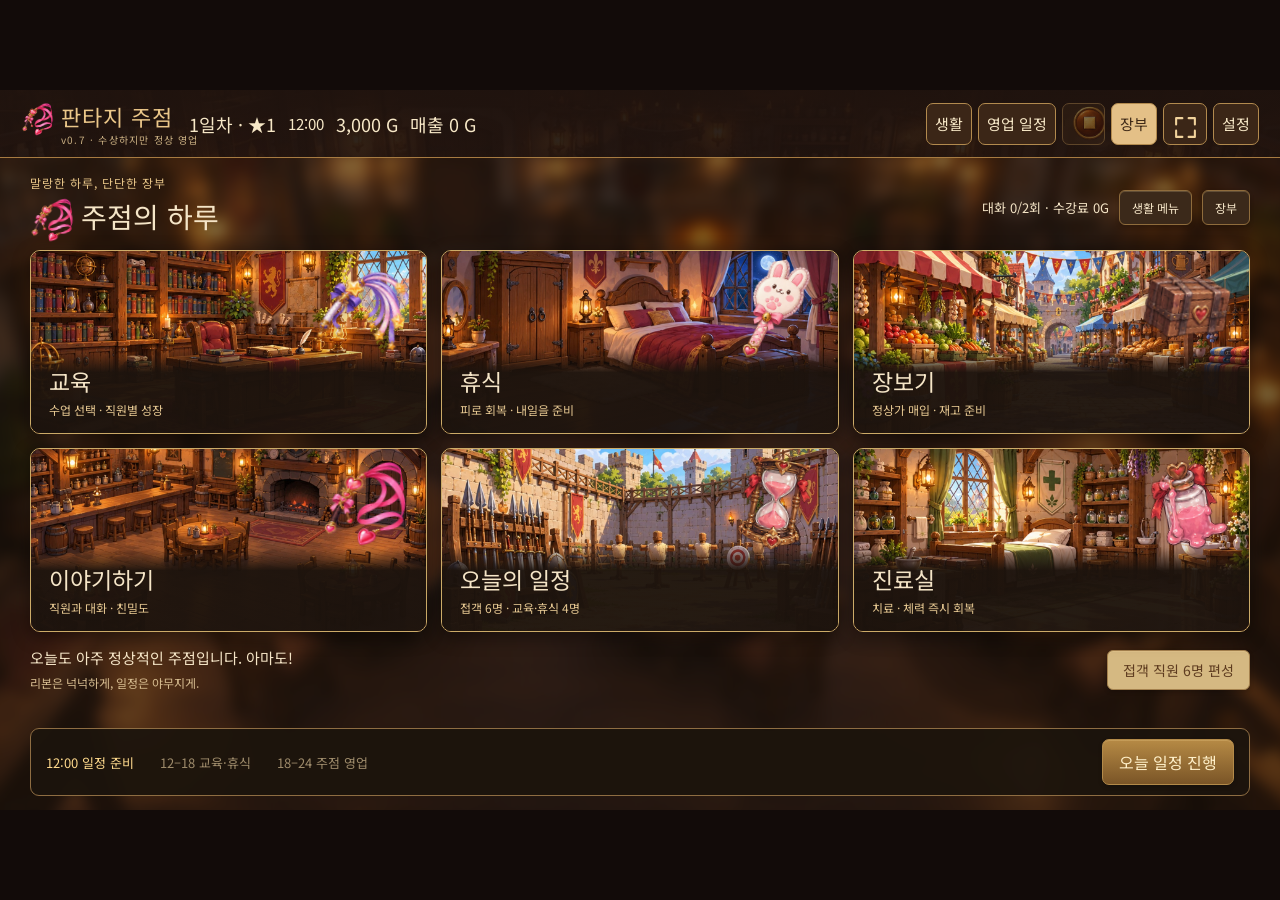
==== commit 1b45dd90: "feat: restore classic UI with props and add special courses, ranked curtains and audio" ====
--- a/index.html
+++ b/index.html
@@ -1,8 +1,8 @@
-<!doctype html><html lang="ko"><head><meta charset="utf-8"><meta name="viewport" content="width=device-width,initial-scale=1,maximum-scale=1,viewport-fit=cover"><title>판타지 주점 · v0.6</title><link rel="stylesheet" href="style.css"><link rel="stylesheet" href="pastel.css"></head><body>
+<!doctype html><html lang="ko"><head><meta charset="utf-8"><meta name="viewport" content="width=device-width,initial-scale=1,maximum-scale=1,viewport-fit=cover"><title>판타지 주점 · v0.7</title><link rel="stylesheet" href="style.css"><link rel="stylesheet" href="props.css"></head><body>
 <main id="game" aria-label="판타지 주점 시뮬레이션"><img id="background" alt="테이블 여섯 개가 있는 판타지 주점"><div class="vignette"></div>
-<header><div class="brand"><img src="assets/comic-ribbon.png" alt="">판타지 주점 <small>v0.6 · 수상하지만 정상 영업</small></div><div id="day"></div><div id="clock"></div><div id="cash"></div><div id="sales"></div><div class="tools"><button id="life-button">생활</button><button id="business">영업 시작</button><button id="pause" aria-label="일시정지"><img src="assets/pause.png" alt=""></button><button id="book" class="book-button">장부</button><button id="fullscreen" aria-label="전체화면" title="전체화면"><svg viewBox="0 0 24 24" aria-hidden="true"><path d="M9 3H3v6m12-6h6v6M3 15v6h6m12-6v6h-6"/></svg></button><button id="settings" aria-label="설정">설정</button></div></header>
+<header><div class="brand"><img src="assets/comic-ribbon.png" alt="">판타지 주점 <small>v0.7 · 수상하지만 정상 영업</small></div><div id="day"></div><div id="clock"></div><div id="cash"></div><div id="sales"></div><div class="tools"><button id="life-button">생활</button><button id="business">영업 시작</button><button id="pause" aria-label="일시정지"><img src="assets/pause.png" alt=""></button><button id="book" class="book-button">장부</button><button id="fullscreen" aria-label="전체화면" title="전체화면"><svg viewBox="0 0 24 24" aria-hidden="true"><path d="M9 3H3v6m12-6h6v6M3 15v6h6m12-6v6h-6"/></svg></button><button id="settings" aria-label="설정">설정</button></div></header>
 <div id="life-page"></div><div id="tables"></div><div id="selection-banner"></div><div id="announcement" role="status"></div>
 <div id="dialog"><img id="illustration" alt=""><section><b id="speaker"></b><p id="speech"></p></section></div>
 <footer id="dock"><div class="dock-group"><h2>오늘의 종업원</h2><div id="staff-slots"></div></div><div class="waiting-group"><h2>입장 대기</h2><button id="waiting-slot" aria-label="대기 손님"></button></div></footer>
 <img id="scene-background" src="assets/market.jpg" alt=""><div id="overlay"></div>
-</main><div id="rotate"><strong>기기를 가로로 돌려 주세요.</strong><span>판타지 주점은 가로 화면으로 플레이합니다.</span></div><script src="js/data.js"></script><script src="js/comic-theme.js"></script><script src="js/engine.js"></script><script src="js/growth-engine.js"></script><script src="js/drag-input.js"></script><script src="js/life-view.js"></script><script src="js/render.js"></script></body></html>
+</main><div id="rotate"><strong>기기를 가로로 돌려 주세요.</strong><span>판타지 주점은 가로 화면으로 플레이합니다.</span></div><script src="js/data.js"></script><script src="js/comic-theme.js"></script><script src="js/engine.js"></script><script src="js/growth-engine.js"></script><script src="js/special-data.js"></script><script src="js/special-engine.js"></script><script src="js/audio.js"></script><script src="js/service-effects.js"></script><script src="js/drag-input.js"></script><script src="js/life-view.js"></script><script src="js/render.js"></script></body></html>
--- a/props.css
+++ b/props.css
@@ -0,0 +1,12 @@
+/* v0.5 colors and layout; only supplied frames and prop placement from v0.6. */
+.comic-portrait{position:relative;display:inline-block;flex-shrink:0;width:52px;height:58px;vertical-align:middle;isolation:isolate}.comic-portrait>img.comic-photo{position:absolute;left:12%;top:14%;width:76%;height:72%;object-fit:cover;object-position:top;border:0;border-image:none;border-radius:7px;box-shadow:none;background:#fbefe9;margin:0}.comic-portrait>img.comic-frame{position:absolute;inset:0;width:100%;height:100%;object-fit:fill;pointer-events:none;border:0;border-image:none;border-radius:0;box-shadow:none;background:none;margin:0;z-index:2}.comic-portrait.guest>img.comic-photo{left:13%;top:14%;width:74%;height:72%;background:#edfaf1}.table-face{width:64px;height:64px}.table-content [data-table-staff]{pointer-events:auto;cursor:grab;touch-action:none}.table-content [data-table-staff] .comic-photo{pointer-events:none}.staff-slot>.comic-portrait{width:48px;height:56px}#waiting-slot>.comic-portrait{width:49px;height:58px}.staff-charm{position:absolute;left:35px;bottom:1px;width:28px;height:32px;object-fit:contain;z-index:3;pointer-events:none;filter:drop-shadow(0 2px 1px #fff8)}.staff-slot>img.staff-charm{width:28px;height:32px;border:0;border-image:none;border-radius:0;box-shadow:none}.employee>.comic-portrait{width:52px;height:57px}.performance-row>.comic-portrait{width:42px;height:46px}.info-grid>.comic-portrait{width:82px;height:90px}
+.brand>img{float:left;width:32px;height:40px;object-fit:contain;margin-right:8px;transform:rotate(-10deg)}
+.popup-charm{width:34px;height:34px;object-fit:contain;vertical-align:middle;margin-right:6px}.heading-charm{width:43px;height:42px;object-fit:contain;vertical-align:middle;margin-right:8px;transform:rotate(-9deg)}.profile-charm{float:right;width:45px;height:48px;object-fit:contain;margin:0 0 0 5px;transform:rotate(9deg)}
+.hub-cards img.hub-charm{position:absolute;right:20px;top:11px;width:85px;height:91px;object-fit:contain;filter:drop-shadow(0 5px 6px #48273b3b);pointer-events:none;transform:rotate(10deg)}.hub-cards button:nth-child(even) img.hub-charm{transform:rotate(-9deg)}.quote-charm{float:right;width:48px;height:52px;object-fit:contain;margin-left:7px;transform:rotate(10deg)}.talk-options .talk-charm{width:34px;height:36px;object-fit:contain;flex-shrink:0}
+.life-roster .comic-portrait{width:36px;height:44px}.recipe-piece .comic-portrait{width:38px;height:39px}.schedule-card .comic-portrait{width:52px;height:58px}.life-results .comic-portrait{float:left;width:65px;height:76px;margin-right:14px}#drag-ghost>.comic-portrait{width:75px;height:80px;margin:auto;display:block;padding:0;border:0;background:none;border-radius:0;box-shadow:none}
+.special-options{display:flex;flex-direction:column;gap:7px}.special-options .choice{display:grid;grid-template-columns:38px 1fr;gap:9px;text-align:left;min-height:74px}.special-options img{width:35px;height:40px;object-fit:contain}.special-options small{display:block;font-size:10px;line-height:1.5}.special-note{font-size:11px;line-height:1.7;color:#cdb58e;margin:6px 0 11px}.special-stage-title{font-size:12px;color:#edcc8d;margin:6px 0}.special-catalog{margin-top:10px;border-top:1px solid #a7874c;padding-top:9px}.special-catalog summary{cursor:pointer;font-size:12px;color:#f0d699}.special-catalog p{font-size:11px;line-height:1.8;color:#d4bc94}.audio-settings{display:grid;grid-template-columns:1fr 1fr;gap:9px;margin:10px 0}.audio-settings label{display:block;font-size:12px;line-height:1.8}.audio-settings input[type=range]{width:100%;accent-color:#d5b377}.audio-settings input[type=checkbox]{accent-color:#d5b377}.audio-settings legend{font-size:12px;color:#ebcc96}.audio-settings fieldset{border:1px solid #997447;border-radius:7px;padding:7px 10px}
+#special-effect{position:absolute;inset:0;z-index:150;background:#160e0db0;display:flex;align-items:center;justify-content:center;pointer-events:auto;backdrop-filter:blur(3px)}#special-effect[hidden]{display:none}.special-theatre{width:680px;height:590px;padding:24px 30px;background:linear-gradient(#352016f8,#1d130ff8);border:2px solid #c39a58;border-radius:16px;box-shadow:0 18px 50px #0008;text-align:center;color:#f5e0ba}.special-theatre h2{font-size:21px;color:#efcf98;margin:0 0 12px}.special-line{font-size:15px;line-height:1.7;min-height:48px;margin:0}.curtain-stage{position:relative;width:384px;height:384px;margin:-15px auto -8px;background:radial-gradient(ellipse,#100907 30%,#261811 60%,transparent 72%)}.curtain-sheet{position:absolute;inset:0;background-size:2304px 384px;background-repeat:no-repeat}.special-hearts{position:absolute;inset:0;pointer-events:none;opacity:0}.special-hearts.rising{opacity:1}.special-hearts img{position:absolute;bottom:50px;left:calc(45px + var(--i)*60px);width:42px;height:44px;object-fit:contain;animation:service-heart 1.1s calc(var(--i)*-.21s) infinite ease-out;filter:drop-shadow(0 0 8px #f295b677)}.special-reward{opacity:0;font-size:20px;color:#f0d595;font-weight:700;transition:opacity .2s}.special-reward.visible{opacity:1}.special-reward img{width:48px;height:37px;vertical-align:middle;object-fit:contain}.special-theatre>small{display:block;font-size:11px;color:#cbb38f;margin-top:8px}@keyframes service-heart{0%{transform:translateY(0) rotate(-8deg) scale(.7);opacity:0}30%{opacity:1}100%{transform:translateY(-235px) rotate(10deg) scale(1.2);opacity:0}}
+@media(prefers-reduced-motion:reduce){.special-hearts img{animation:none;bottom:155px}.special-reward{transition:none}}
+/* Keep the sideways sleeping sprite fully above the stage caption. */
+.sd-holder.sleep{bottom:80px;transform-origin:center center}
+.special-theatre #special-pause{margin-top:8px;padding:6px 17px;font-size:12px}
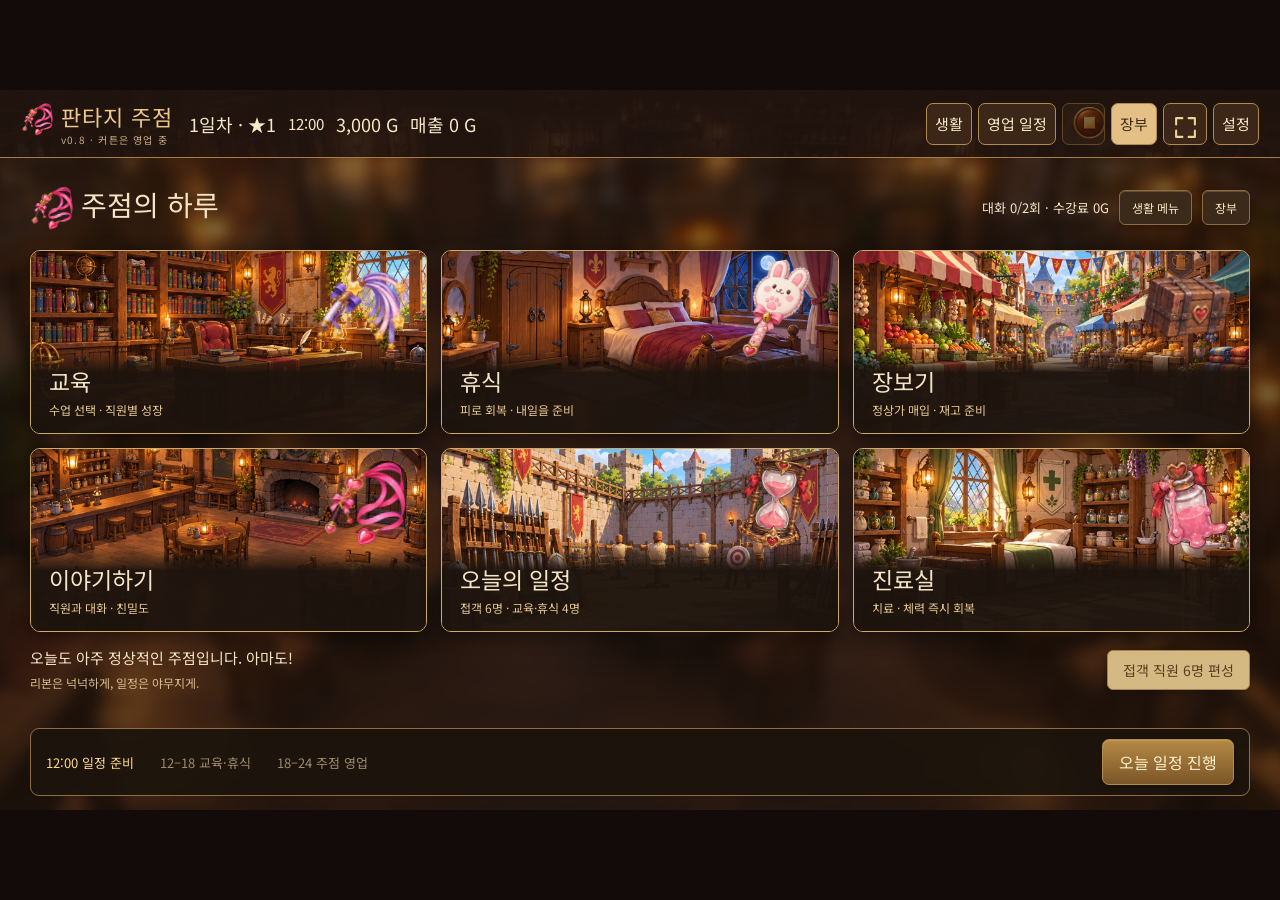
==== commit f0331715: "fix: remove frames and tutorial clutter, unblock wine and add 32-second local comic curtains" ====
--- a/index.html
+++ b/index.html
@@ -1,6 +1,6 @@
-<!doctype html><html lang="ko"><head><meta charset="utf-8"><meta name="viewport" content="width=device-width,initial-scale=1,maximum-scale=1,viewport-fit=cover"><title>판타지 주점 · v0.7</title><link rel="stylesheet" href="style.css"><link rel="stylesheet" href="props.css"></head><body>
+<!doctype html><html lang="ko"><head><meta charset="utf-8"><meta name="viewport" content="width=device-width,initial-scale=1,maximum-scale=1,viewport-fit=cover"><title>판타지 주점 · v0.8</title><link rel="stylesheet" href="style.css"><link rel="stylesheet" href="props.css"></head><body>
 <main id="game" aria-label="판타지 주점 시뮬레이션"><img id="background" alt="테이블 여섯 개가 있는 판타지 주점"><div class="vignette"></div>
-<header><div class="brand"><img src="assets/comic-ribbon.png" alt="">판타지 주점 <small>v0.7 · 수상하지만 정상 영업</small></div><div id="day"></div><div id="clock"></div><div id="cash"></div><div id="sales"></div><div class="tools"><button id="life-button">생활</button><button id="business">영업 시작</button><button id="pause" aria-label="일시정지"><img src="assets/pause.png" alt=""></button><button id="book" class="book-button">장부</button><button id="fullscreen" aria-label="전체화면" title="전체화면"><svg viewBox="0 0 24 24" aria-hidden="true"><path d="M9 3H3v6m12-6h6v6M3 15v6h6m12-6v6h-6"/></svg></button><button id="settings" aria-label="설정">설정</button></div></header>
+<header><div class="brand"><img src="assets/comic-ribbon.png" alt="">판타지 주점 <small>v0.8 · 커튼은 영업 중</small></div><div id="day"></div><div id="clock"></div><div id="cash"></div><div id="sales"></div><div class="tools"><button id="life-button">생활</button><button id="business">영업 시작</button><button id="pause" aria-label="일시정지"><img src="assets/pause.png" alt=""></button><button id="book" class="book-button">장부</button><button id="fullscreen" aria-label="전체화면" title="전체화면"><svg viewBox="0 0 24 24" aria-hidden="true"><path d="M9 3H3v6m12-6h6v6M3 15v6h6m12-6v6h-6"/></svg></button><button id="settings" aria-label="설정">설정</button></div></header>
 <div id="life-page"></div><div id="tables"></div><div id="selection-banner"></div><div id="announcement" role="status"></div>
 <div id="dialog"><img id="illustration" alt=""><section><b id="speaker"></b><p id="speech"></p></section></div>
 <footer id="dock"><div class="dock-group"><h2>오늘의 종업원</h2><div id="staff-slots"></div></div><div class="waiting-group"><h2>입장 대기</h2><button id="waiting-slot" aria-label="대기 손님"></button></div></footer>
--- a/props.css
+++ b/props.css
@@ -5,8 +5,13 @@
 .hub-cards img.hub-charm{position:absolute;right:20px;top:11px;width:85px;height:91px;object-fit:contain;filter:drop-shadow(0 5px 6px #48273b3b);pointer-events:none;transform:rotate(10deg)}.hub-cards button:nth-child(even) img.hub-charm{transform:rotate(-9deg)}.quote-charm{float:right;width:48px;height:52px;object-fit:contain;margin-left:7px;transform:rotate(10deg)}.talk-options .talk-charm{width:34px;height:36px;object-fit:contain;flex-shrink:0}
 .life-roster .comic-portrait{width:36px;height:44px}.recipe-piece .comic-portrait{width:38px;height:39px}.schedule-card .comic-portrait{width:52px;height:58px}.life-results .comic-portrait{float:left;width:65px;height:76px;margin-right:14px}#drag-ghost>.comic-portrait{width:75px;height:80px;margin:auto;display:block;padding:0;border:0;background:none;border-radius:0;box-shadow:none}
 .special-options{display:flex;flex-direction:column;gap:7px}.special-options .choice{display:grid;grid-template-columns:38px 1fr;gap:9px;text-align:left;min-height:74px}.special-options img{width:35px;height:40px;object-fit:contain}.special-options small{display:block;font-size:10px;line-height:1.5}.special-note{font-size:11px;line-height:1.7;color:#cdb58e;margin:6px 0 11px}.special-stage-title{font-size:12px;color:#edcc8d;margin:6px 0}.special-catalog{margin-top:10px;border-top:1px solid #a7874c;padding-top:9px}.special-catalog summary{cursor:pointer;font-size:12px;color:#f0d699}.special-catalog p{font-size:11px;line-height:1.8;color:#d4bc94}.audio-settings{display:grid;grid-template-columns:1fr 1fr;gap:9px;margin:10px 0}.audio-settings label{display:block;font-size:12px;line-height:1.8}.audio-settings input[type=range]{width:100%;accent-color:#d5b377}.audio-settings input[type=checkbox]{accent-color:#d5b377}.audio-settings legend{font-size:12px;color:#ebcc96}.audio-settings fieldset{border:1px solid #997447;border-radius:7px;padding:7px 10px}
-#special-effect{position:absolute;inset:0;z-index:150;background:#160e0db0;display:flex;align-items:center;justify-content:center;pointer-events:auto;backdrop-filter:blur(3px)}#special-effect[hidden]{display:none}.special-theatre{width:680px;height:590px;padding:24px 30px;background:linear-gradient(#352016f8,#1d130ff8);border:2px solid #c39a58;border-radius:16px;box-shadow:0 18px 50px #0008;text-align:center;color:#f5e0ba}.special-theatre h2{font-size:21px;color:#efcf98;margin:0 0 12px}.special-line{font-size:15px;line-height:1.7;min-height:48px;margin:0}.curtain-stage{position:relative;width:384px;height:384px;margin:-15px auto -8px;background:radial-gradient(ellipse,#100907 30%,#261811 60%,transparent 72%)}.curtain-sheet{position:absolute;inset:0;background-size:2304px 384px;background-repeat:no-repeat}.special-hearts{position:absolute;inset:0;pointer-events:none;opacity:0}.special-hearts.rising{opacity:1}.special-hearts img{position:absolute;bottom:50px;left:calc(45px + var(--i)*60px);width:42px;height:44px;object-fit:contain;animation:service-heart 1.1s calc(var(--i)*-.21s) infinite ease-out;filter:drop-shadow(0 0 8px #f295b677)}.special-reward{opacity:0;font-size:20px;color:#f0d595;font-weight:700;transition:opacity .2s}.special-reward.visible{opacity:1}.special-reward img{width:48px;height:37px;vertical-align:middle;object-fit:contain}.special-theatre>small{display:block;font-size:11px;color:#cbb38f;margin-top:8px}@keyframes service-heart{0%{transform:translateY(0) rotate(-8deg) scale(.7);opacity:0}30%{opacity:1}100%{transform:translateY(-235px) rotate(10deg) scale(1.2);opacity:0}}
-@media(prefers-reduced-motion:reduce){.special-hearts img{animation:none;bottom:155px}.special-reward{transition:none}}
 /* Keep the sideways sleeping sprite fully above the stage caption. */
 .sd-holder.sleep{bottom:80px;transform-origin:center center}
-.special-theatre #special-pause{margin-top:8px;padding:6px 17px;font-size:12px}
+
+/* Unframed, transparent portraits, including the dragging copy. */
+.comic-portrait>img.comic-photo,.comic-portrait.guest>img.comic-photo{inset:0;width:100%;height:100%;object-fit:contain;background:none;border:0;border-image:none;border-radius:0;box-shadow:none;padding:0}
+.staff-slot>span:not(.comic-portrait),#waiting-slot>span:not(.comic-portrait){min-width:0;flex:1}.staff-slot>.comic-portrait{width:42px;height:54px}.staff-charm{left:27px;bottom:0;width:24px;height:27px}#waiting-slot>.comic-portrait{width:42px;height:55px}#waiting-slot strong{font-size:10px}#waiting-slot{gap:4px}.staff-slot strong{font-size:11px}
+.table.curtained>.table-hit,.table.curtained>.table-head,.table.curtained>.table-content,.table.curtained>.table-foot{visibility:hidden}.staff-slot.special small{color:#e7b6c7}
+#table-effects{position:absolute;inset:0;z-index:24;pointer-events:none}.table-curtain{position:absolute;width:286px;height:250px;pointer-events:auto;background:none;border:0;padding:0;touch-action:manipulation;isolation:isolate}.local-curtain-sheet{position:absolute;inset:0;background-repeat:no-repeat;background-size:1716px 250px;filter:drop-shadow(0 5px 6px #0007)}.curtain-sparkles{position:absolute;inset:0;pointer-events:none;opacity:0}.closed .curtain-sparkles{opacity:1}.curtain-sparkles img{position:absolute;bottom:35px;left:calc(30px + var(--i)*35px);width:30px;height:32px;object-fit:contain;animation:curtain-float 2.8s calc(var(--i)*-.45s) infinite ease-out;filter:drop-shadow(0 0 5px #ef9f8070)}.curtain-boing .local-curtain-sheet{animation:curtain-boing .6s ease-in-out}.comic-portrait.blushing:after{content:'';position:absolute;left:14%;right:14%;top:43%;height:24%;background:radial-gradient(ellipse at 20% 50%,#e8777a88,transparent 30%),radial-gradient(ellipse at 80% 50%,#e8777a88,transparent 30%);pointer-events:none}
+@keyframes curtain-float{0%{transform:translateY(0) scale(.7);opacity:0}20%{opacity:1}100%{transform:translateY(-205px) scale(1.1);opacity:0}}@keyframes curtain-boing{25%{transform:translateX(-4px) rotate(-1deg)}50%{transform:translateX(4px) rotate(1deg)}75%{transform:translateX(-2px)}}
+@media(prefers-reduced-motion:reduce){.curtain-sparkles img{animation:none;bottom:130px}.curtain-boing .local-curtain-sheet{animation:none}}
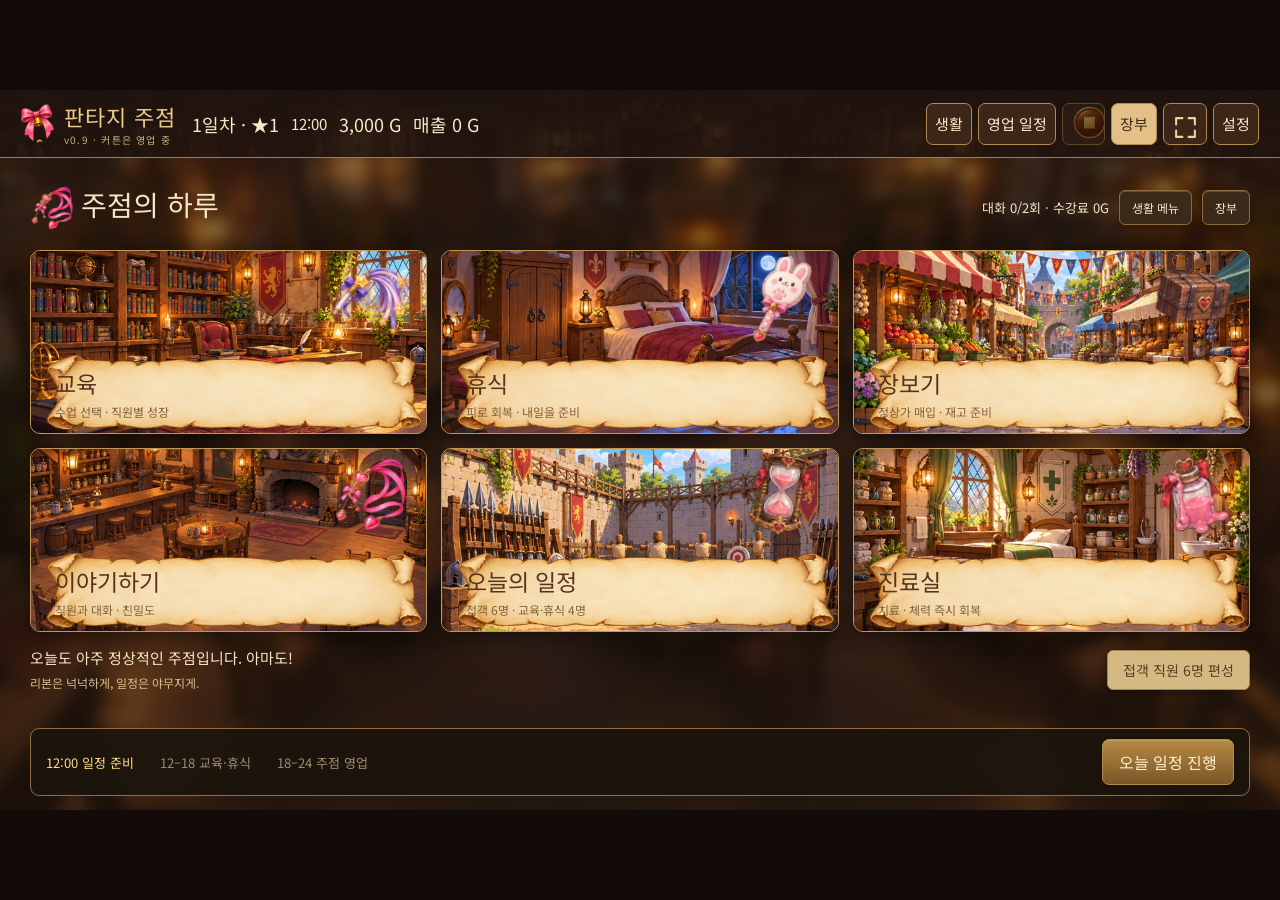
==== commit 718d9893: "style: apply supplied parchment panels, ribbon props and neon tavern decorations" ====
--- a/index.html
+++ b/index.html
@@ -1,7 +1,7 @@
-<!doctype html><html lang="ko"><head><meta charset="utf-8"><meta name="viewport" content="width=device-width,initial-scale=1,maximum-scale=1,viewport-fit=cover"><title>판타지 주점 · v0.8</title><link rel="stylesheet" href="style.css"><link rel="stylesheet" href="props.css"></head><body>
+<!doctype html><html lang="ko"><head><meta charset="utf-8"><meta name="viewport" content="width=device-width,initial-scale=1,maximum-scale=1,viewport-fit=cover"><title>판타지 주점 · v0.9</title><link rel="stylesheet" href="style.css"><link rel="stylesheet" href="props.css"><link rel="stylesheet" href="decor.css"></head><body>
 <main id="game" aria-label="판타지 주점 시뮬레이션"><img id="background" alt="테이블 여섯 개가 있는 판타지 주점"><div class="vignette"></div>
-<header><div class="brand"><img src="assets/comic-ribbon.png" alt="">판타지 주점 <small>v0.8 · 커튼은 영업 중</small></div><div id="day"></div><div id="clock"></div><div id="cash"></div><div id="sales"></div><div class="tools"><button id="life-button">생활</button><button id="business">영업 시작</button><button id="pause" aria-label="일시정지"><img src="assets/pause.png" alt=""></button><button id="book" class="book-button">장부</button><button id="fullscreen" aria-label="전체화면" title="전체화면"><svg viewBox="0 0 24 24" aria-hidden="true"><path d="M9 3H3v6m12-6h6v6M3 15v6h6m12-6v6h-6"/></svg></button><button id="settings" aria-label="설정">설정</button></div></header>
-<div id="life-page"></div><div id="tables"></div><div id="selection-banner"></div><div id="announcement" role="status"></div>
+<header><div class="brand"><img src="assets/comic-ribbon.png" alt="">판타지 주점 <small>v0.9 · 커튼은 영업 중</small></div><div id="day"></div><div id="clock"></div><div id="cash"></div><div id="sales"></div><div class="tools"><button id="life-button">생활</button><button id="business">영업 시작</button><button id="pause" aria-label="일시정지"><img src="assets/pause.png" alt=""></button><button id="book" class="book-button">장부</button><button id="fullscreen" aria-label="전체화면" title="전체화면"><svg viewBox="0 0 24 24" aria-hidden="true"><path d="M9 3H3v6m12-6h6v6M3 15v6h6m12-6v6h-6"/></svg></button><button id="settings" aria-label="설정">설정</button></div></header>
+<div class="scene-decor" aria-hidden="true"><img class="wall-heart" src="assets/ui/neon-heart.png" alt=""><img class="wall-clover" src="assets/ui/neon-clover.png" alt=""><img class="lamp" src="assets/ui/heart-lantern.png" alt="" style="left:445px;top:314px"><img class="coins" src="assets/ui/coins.png" alt="" style="left:354px;top:376px"><img class="lamp" src="assets/ui/heart-lantern.png" alt="" style="left:726px;top:333px"><img class="coins" src="assets/ui/coins.png" alt="" style="left:635px;top:395px"><img class="lamp" src="assets/ui/heart-lantern.png" alt="" style="left:1016px;top:328px"><img class="coins" src="assets/ui/coins.png" alt="" style="left:925px;top:390px"></div><div id="life-page"></div><div id="tables"></div><div id="selection-banner"></div><div id="announcement" role="status"></div>
 <div id="dialog"><img id="illustration" alt=""><section><b id="speaker"></b><p id="speech"></p></section></div>
 <footer id="dock"><div class="dock-group"><h2>오늘의 종업원</h2><div id="staff-slots"></div></div><div class="waiting-group"><h2>입장 대기</h2><button id="waiting-slot" aria-label="대기 손님"></button></div></footer>
 <img id="scene-background" src="assets/market.jpg" alt=""><div id="overlay"></div>
--- a/decor.css
+++ b/decor.css
@@ -0,0 +1,17 @@
+/* Supplied atlas skins; v0.8 wireframe and hit targets retained. */
+.table:not(.empty) .table-hit{inset:-15px -18px;background:url('assets/ui/decorated-paper.png') center/100% 100% no-repeat;border:0;border-radius:0;box-shadow:none;filter:drop-shadow(0 5px 4px #0007)}
+.table-head,.table-number,.table-text strong,.table-text span,.table-foot{color:#573b24}.table-head{font-weight:500;left:20px;right:16px}.table-text strong{color:#4e2c1a}.table-foot{left:20px;right:18px}.table-foot .meter{background:#9e754642}.table-foot .meter i{background:linear-gradient(90deg,#938541,#668347)}
+.table:not(.empty):before{content:'';position:absolute;left:-27px;top:-30px;width:37px;height:46px;background:url('assets/ui/bow-bell.png') center/contain no-repeat;z-index:2;pointer-events:none;transform:rotate(-12deg)}
+.table:not(.empty):after{content:'';position:absolute;right:-18px;bottom:-9px;width:26px;height:38px;background:url('assets/ui/heart-chain.png') center/contain no-repeat;pointer-events:none}.table.curtained:before,.table.curtained:after{display:none}
+.table.empty .table-hit{background:url('assets/ui/paper-card.png') center/100% 100% no-repeat;left:55px;right:55px;top:32px;bottom:19px}.table.empty .table-number{background:none;padding:4px;font-size:13px}.table.empty .empty-text{background:none;color:#54331b;margin-top:-5px;font-weight:600}
+.table.selected .table-hit,.table.drop-hover .table-hit,.table.drop-valid .table-hit,.table.drop-invalid .table-hit{outline:2px solid #dbae55;outline-offset:0}.table.drop-hover .table-hit{outline:3px solid #ffeb9c;filter:drop-shadow(0 0 8px #ffd464)}.table.drop-invalid .table-hit{outline-color:#bd5940}
+.request-face{background:radial-gradient(#ffe8ad,#d5ab6c);border-color:#a66c32}.empty-staff{color:#846146;border-color:#a68659}
+#dock{border-color:#a17b45;background:linear-gradient(#3b2518ef,#21140df5);overflow:visible}#dock:before{content:'';position:absolute;left:-35px;bottom:0;width:57px;height:104px;background:url('assets/ui/paw-wand.png') center/contain no-repeat;pointer-events:none;transform:rotate(-12deg)}#dock:after{content:'';position:absolute;right:-13px;top:-29px;width:40px;height:49px;background:url('assets/ui/bow-bell.png') center/contain no-repeat;pointer-events:none;transform:rotate(9deg)}
+.staff-slot{border-color:#ad8954;background:linear-gradient(#543924d9,#281a10e8)}.staff-slot:after{content:'';position:absolute;right:2px;bottom:-7px;width:17px;height:18px;background:url('assets/ui/heart.png') center/contain no-repeat;pointer-events:none}.staff-slot:nth-child(even):after{background-image:url('assets/ui/clover.png')}.brand>img{content:url('assets/ui/bow-bell.png');width:35px;height:46px}
+#dialog section{left:370px;background:url('assets/ui/paper-dialog.png') center/100% 100% no-repeat;border:0;border-radius:0;padding:15px 40px;min-height:79px;color:#55331e;filter:drop-shadow(0 5px 6px #0006)}#speaker{color:#8b3541}#speech{color:#4d301e}
+.popup{background:none;border:16px solid transparent;border-image:url('assets/ui/paper-square.png') 65 fill stretch;border-radius:0;padding:13px;color:#51331e;box-shadow:none;filter:drop-shadow(0 12px 17px #0009)}.popup h3{color:#704321}.popup .subtitle,.popup .choice small,.popup .info-grid p,.popup .special-stage-title,.popup .special-note,.popup-note{color:#735131}.popup .choice{background:#fce3b080;border-color:#b49260;color:#59371d}.popup .choice strong{color:#61391e}.popup .choice:hover:not(:disabled){background:#f7d5a4}.popup .secondary{background:#b2854930;color:#694526}.popup .close{background:#7d4931;color:#fff1d4}.popup .audio-settings legend{color:#6f4c2d}.popup .error{color:#a13938}.popup .special-options small{color:#704926}
+.life-box{background:none;border:16px solid transparent;border-image:url('assets/ui/paper-square.png') 65 fill stretch;color:#573820;padding:10px}.life-box h2,.life-box h2 small,.life-box .life-tags,.life-box .life-sub{color:#734c2e}.life-box p{font-size:13px}.life-box .life-tags{border-color:#b89a68}.life-box .life-roster button,.life-box .course-list button{background:#f5d9a180;border-color:#b39162;color:#60401f}.life-box .life-roster small,.life-box .course-list small{color:#886044;line-height:1.4}.life-box .life-roster button.active,.life-box .course-list button.active{background:#e0b97a90;border-color:#98632d}.life-box .primary{color:#fff0c9}
+.hub-cards button>span{background:url('assets/ui/paper-dialog.png') center/100% 100% no-repeat;padding:16px 24px 13px;color:#53321c}.hub-cards strong{color:#58331e}.hub-cards small{color:#85613a}.hub-cards button{border-color:#be9759}.hub-cards img.hub-charm{width:73px;height:80px;top:7px}
+.scene-decor{position:absolute;inset:0;z-index:9;pointer-events:none}.scene-decor img{position:absolute;object-fit:contain;filter:drop-shadow(0 3px 3px #0006)}.scene-decor .wall-heart{left:125px;top:102px;width:69px;height:65px}.scene-decor .wall-clover{right:60px;top:105px;width:55px;height:58px}.scene-decor .lamp{width:42px;height:54px}.scene-decor .coins{width:42px;height:31px}.life-mode .scene-decor{display:none}
+.curtain-decoration{position:absolute;left:-2px;right:-2px;top:-9px;height:112px;background:url('assets/ui/curtain-sign.png') center/100% 100% no-repeat;pointer-events:none}.curtain-decoration b{position:absolute;top:74px;left:96px;width:108px;text-align:center;color:#654020;font-size:11px;transform:rotate(-4deg)}.table-curtain:not(.closed) .curtain-decoration{opacity:0}.curtain-sparkles img{filter:drop-shadow(0 0 5px #f5a076)}
+.lesson-progress{background-image:url('assets/ui/paper-dialog.png');padding:18px 32px}.lesson-progress p{margin-top:6px}
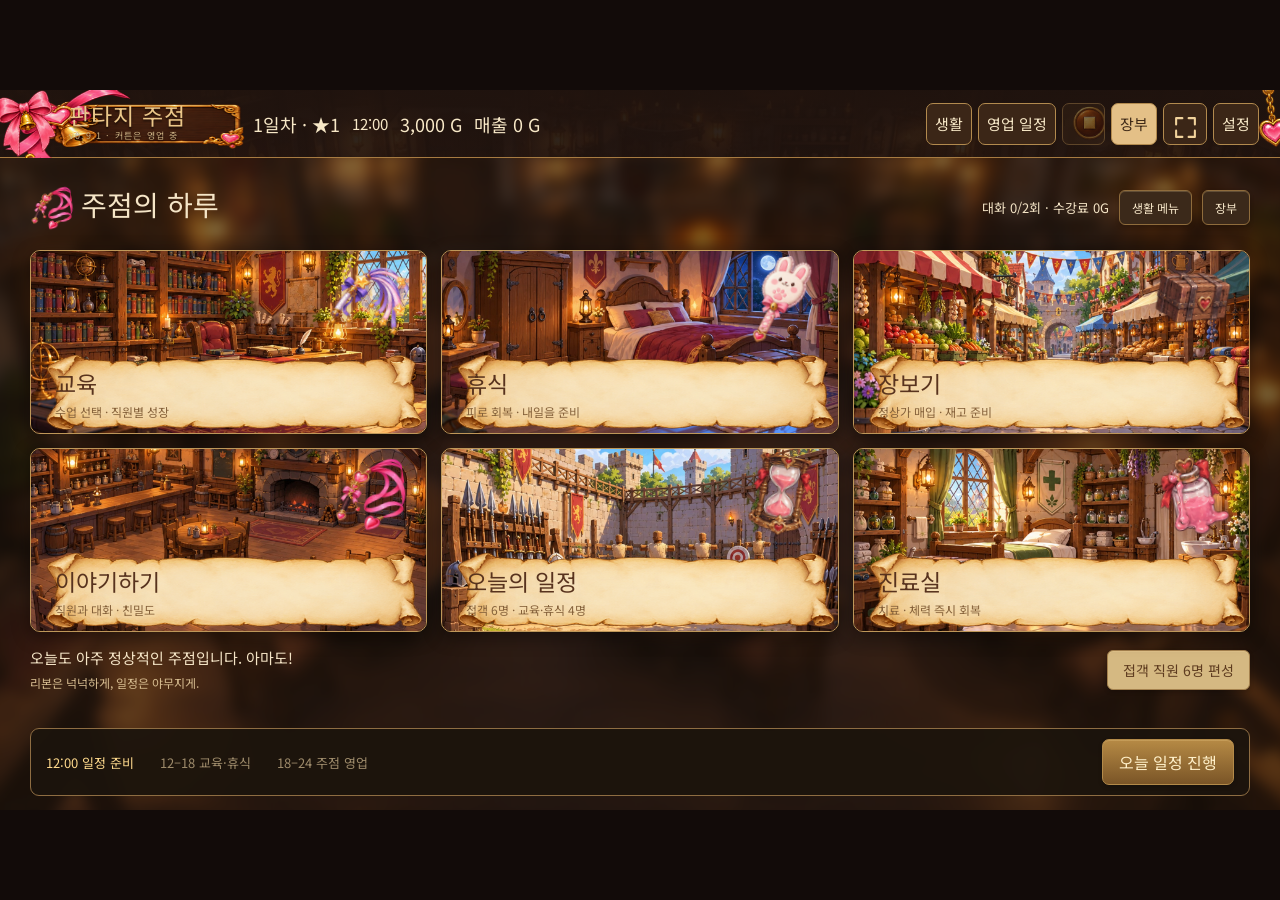
==== commit edea3009: "style: match signs, tabletop lighting and dock ornament density to approved mockup" ====
--- a/index.html
+++ b/index.html
@@ -1,8 +1,8 @@
-<!doctype html><html lang="ko"><head><meta charset="utf-8"><meta name="viewport" content="width=device-width,initial-scale=1,maximum-scale=1,viewport-fit=cover"><title>판타지 주점 · v0.9</title><link rel="stylesheet" href="style.css"><link rel="stylesheet" href="props.css"><link rel="stylesheet" href="decor.css"></head><body>
+<!doctype html><html lang="ko"><head><meta charset="utf-8"><meta name="viewport" content="width=device-width,initial-scale=1,maximum-scale=1,viewport-fit=cover"><title>판타지 주점 · v0.9.1</title><link rel="stylesheet" href="style.css"><link rel="stylesheet" href="props.css"><link rel="stylesheet" href="decor.css"></head><body>
 <main id="game" aria-label="판타지 주점 시뮬레이션"><img id="background" alt="테이블 여섯 개가 있는 판타지 주점"><div class="vignette"></div>
-<header><div class="brand"><img src="assets/comic-ribbon.png" alt="">판타지 주점 <small>v0.9 · 커튼은 영업 중</small></div><div id="day"></div><div id="clock"></div><div id="cash"></div><div id="sales"></div><div class="tools"><button id="life-button">생활</button><button id="business">영업 시작</button><button id="pause" aria-label="일시정지"><img src="assets/pause.png" alt=""></button><button id="book" class="book-button">장부</button><button id="fullscreen" aria-label="전체화면" title="전체화면"><svg viewBox="0 0 24 24" aria-hidden="true"><path d="M9 3H3v6m12-6h6v6M3 15v6h6m12-6v6h-6"/></svg></button><button id="settings" aria-label="설정">설정</button></div></header>
-<div class="scene-decor" aria-hidden="true"><img class="wall-heart" src="assets/ui/neon-heart.png" alt=""><img class="wall-clover" src="assets/ui/neon-clover.png" alt=""><img class="lamp" src="assets/ui/heart-lantern.png" alt="" style="left:445px;top:314px"><img class="coins" src="assets/ui/coins.png" alt="" style="left:354px;top:376px"><img class="lamp" src="assets/ui/heart-lantern.png" alt="" style="left:726px;top:333px"><img class="coins" src="assets/ui/coins.png" alt="" style="left:635px;top:395px"><img class="lamp" src="assets/ui/heart-lantern.png" alt="" style="left:1016px;top:328px"><img class="coins" src="assets/ui/coins.png" alt="" style="left:925px;top:390px"></div><div id="life-page"></div><div id="tables"></div><div id="selection-banner"></div><div id="announcement" role="status"></div>
+<header><div class="brand"><img src="assets/comic-ribbon.png" alt="">판타지 주점 <small>v0.9.1 · 커튼은 영업 중</small></div><div id="day"></div><div id="clock"></div><div id="cash"></div><div id="sales"></div><div class="tools"><button id="life-button">생활</button><button id="business">영업 시작</button><button id="pause" aria-label="일시정지"><img src="assets/pause.png" alt=""></button><button id="book" class="book-button">장부</button><button id="fullscreen" aria-label="전체화면" title="전체화면"><svg viewBox="0 0 24 24" aria-hidden="true"><path d="M9 3H3v6m12-6h6v6M3 15v6h6m12-6v6h-6"/></svg></button><button id="settings" aria-label="설정">설정</button></div></header>
+<div class="scene-decor" aria-hidden="true"><div class="table-decor" style="left:249px;top:172px"><img class="table-lamp" src="assets/ui/lantern.png" alt=""><img class="table-coins" src="assets/ui/coins.png" alt=""><img class="table-heart heart-a" src="assets/ui/heart.png" alt=""><img class="table-heart heart-b" src="assets/ui/heart.png" alt=""><img class="table-flower" src="assets/ui/flowers.png" alt=""></div><div class="table-decor" style="left:537px;top:176px"><img class="table-lamp" src="assets/ui/heart-lantern.png" alt=""><img class="table-coins" src="assets/ui/coins.png" alt=""><img class="table-heart heart-a" src="assets/ui/heart.png" alt=""><img class="table-heart heart-b" src="assets/ui/heart.png" alt=""><img class="table-flower" src="assets/ui/flowers.png" alt=""></div><div class="table-decor" style="left:823px;top:177px"><img class="table-lamp" src="assets/ui/candles.png" alt=""><img class="table-coins" src="assets/ui/coins.png" alt=""><img class="table-heart heart-a" src="assets/ui/heart.png" alt=""><img class="table-heart heart-b" src="assets/ui/heart.png" alt=""><img class="table-flower" src="assets/ui/flowers.png" alt=""></div><div class="table-decor" style="left:310px;top:359px"><img class="table-lamp" src="assets/ui/lantern.png" alt=""><img class="table-coins" src="assets/ui/coins.png" alt=""><img class="table-heart heart-a" src="assets/ui/heart.png" alt=""><img class="table-heart heart-b" src="assets/ui/heart.png" alt=""><img class="table-flower" src="assets/ui/flowers.png" alt=""></div><div class="table-decor" style="left:585px;top:376px"><img class="table-lamp" src="assets/ui/heart-lantern.png" alt=""><img class="table-coins" src="assets/ui/coins.png" alt=""><img class="table-heart heart-a" src="assets/ui/heart.png" alt=""><img class="table-heart heart-b" src="assets/ui/heart.png" alt=""><img class="table-flower" src="assets/ui/flowers.png" alt=""></div><div class="table-decor" style="left:860px;top:373px"><img class="table-lamp" src="assets/ui/candles.png" alt=""><img class="table-coins" src="assets/ui/coins.png" alt=""><img class="table-heart heart-a" src="assets/ui/heart.png" alt=""><img class="table-heart heart-b" src="assets/ui/heart.png" alt=""><img class="table-flower" src="assets/ui/flowers.png" alt=""></div></div><div id="life-page"></div><div id="tables"></div><div id="selection-banner"></div><div id="announcement" role="status"></div>
 <div id="dialog"><img id="illustration" alt=""><section><b id="speaker"></b><p id="speech"></p></section></div>
-<footer id="dock"><div class="dock-group"><h2>오늘의 종업원</h2><div id="staff-slots"></div></div><div class="waiting-group"><h2>입장 대기</h2><button id="waiting-slot" aria-label="대기 손님"></button></div></footer>
+<footer id="dock"><div class="dock-ornaments" aria-hidden="true"><img class="dock-feather" src="assets/comic-feather.png" alt=""><img class="dock-rose" src="assets/ui/roses.png" alt=""><img class="rail-charm" src="assets/ui/corner-left.png" alt="" style="left:25px;--tilt:0deg"><img class="rail-charm" src="assets/ui/heart.png" alt="" style="left:91px;--tilt:-14deg"><img class="rail-charm" src="assets/ui/bow-bell.png" alt="" style="left:173px;--tilt:10deg"><img class="rail-charm" src="assets/ui/rose.png" alt="" style="left:278px;--tilt:-8deg"><img class="rail-charm" src="assets/ui/bow-purple.png" alt="" style="left:394px;--tilt:-12deg"><img class="rail-charm" src="assets/ui/heart-chain.png" alt="" style="left:515px;--tilt:12deg"><img class="rail-charm" src="assets/ui/bow-red.png" alt="" style="left:633px;--tilt:-12deg"><img class="rail-charm" src="assets/ui/heart.png" alt="" style="left:760px;--tilt:16deg"><img class="rail-charm" src="assets/ui/corner-right.png" alt="" style="left:874px;--tilt:0deg"></div><div class="dock-group"><h2>오늘의 종업원</h2><div id="staff-slots"></div></div><div class="waiting-group"><h2>입장 대기</h2><button id="waiting-slot" aria-label="대기 손님"></button></div></footer>
 <img id="scene-background" src="assets/market.jpg" alt=""><div id="overlay"></div>
 </main><div id="rotate"><strong>기기를 가로로 돌려 주세요.</strong><span>판타지 주점은 가로 화면으로 플레이합니다.</span></div><script src="js/data.js"></script><script src="js/comic-theme.js"></script><script src="js/engine.js"></script><script src="js/growth-engine.js"></script><script src="js/special-data.js"></script><script src="js/special-engine.js"></script><script src="js/audio.js"></script><script src="js/service-effects.js"></script><script src="js/drag-input.js"></script><script src="js/life-view.js"></script><script src="js/render.js"></script></body></html>
--- a/decor.css
+++ b/decor.css
@@ -15,3 +15,27 @@
 .scene-decor{position:absolute;inset:0;z-index:9;pointer-events:none}.scene-decor img{position:absolute;object-fit:contain;filter:drop-shadow(0 3px 3px #0006)}.scene-decor .wall-heart{left:125px;top:102px;width:69px;height:65px}.scene-decor .wall-clover{right:60px;top:105px;width:55px;height:58px}.scene-decor .lamp{width:42px;height:54px}.scene-decor .coins{width:42px;height:31px}.life-mode .scene-decor{display:none}
 .curtain-decoration{position:absolute;left:-2px;right:-2px;top:-9px;height:112px;background:url('assets/ui/curtain-sign.png') center/100% 100% no-repeat;pointer-events:none}.curtain-decoration b{position:absolute;top:74px;left:96px;width:108px;text-align:center;color:#654020;font-size:11px;transform:rotate(-4deg)}.table-curtain:not(.closed) .curtain-decoration{opacity:0}.curtain-sparkles img{filter:drop-shadow(0 0 5px #f5a076)}
 .lesson-progress{background-image:url('assets/ui/paper-dialog.png');padding:18px 32px}.lesson-progress p{margin-top:6px}
+/* v0.9.1: match the approved composition at actual 1280×720 scale. */
+/* Large tabletop objects, ribbons on every empty sign, and a complete dock rail. */
+.table-decor{position:absolute;width:250px;height:175px}.table-decor img{position:absolute;object-fit:contain;pointer-events:none;filter:drop-shadow(0 3px 3px #0008)}
+.table-lamp{left:185px;top:-2px;width:55px;height:78px}.table-coins{left:18px;top:104px;width:52px;height:37px;transform:rotate(-10deg)}
+.table-heart{width:17px;height:17px}.table-heart.heart-a{left:23px;top:80px;transform:rotate(-16deg)}.table-heart.heart-b{right:10px;top:126px;transform:rotate(18deg)}.table-flower{left:78px;top:24px;width:28px;height:29px}
+.table.empty .table-hit{background-image:url('assets/ui/sign-pink.png');left:33px;right:12px;top:28px;bottom:-38px;transform:rotate(-6deg)}
+.table.empty:nth-child(3n+2) .table-hit{background-image:url('assets/ui/sign-purple.png');transform:rotate(4deg)}
+.table.empty:nth-child(3n) .table-hit{background-image:url('assets/ui/sign-floral.png');transform:rotate(-3deg)}
+.table.empty .table-number{position:absolute;left:15px;right:49px;top:39px;display:block;padding:0;font-size:13px;font-weight:500}.table.empty .empty-text{position:absolute;left:15px;right:49px;top:62px;font-size:12px;margin:0}
+.table.empty:nth-child(3n+2) .table-number,.table.empty:nth-child(3n+2) .empty-text{left:18px;right:50px}.table.empty:nth-child(3n) .table-number,.table.empty:nth-child(3n) .empty-text{left:45px;right:17px}
+.table:not(.empty) .table-hit{inset:-14px -14px;background-image:url('assets/ui/decorated-paper.png')}.table:not(.empty):before{display:none}.table:not(.empty):after{right:-21px;bottom:-19px;width:32px;height:54px}
+.table:not(.empty) .table-content{top:27px;left:10px;right:10px}.table:not(.empty) .table-head{left:17px;right:13px}.table:not(.empty) .table-foot{left:17px;right:13px}
+#dock{box-shadow:0 4px 10px #0008,inset 0 0 0 2px #513518;border:2px solid #b68a43;border-radius:14px;background:linear-gradient(#39271cfa,#241810fa)}
+#dock:before{left:-37px;bottom:-5px;width:69px;height:135px;z-index:4}
+#dock:after{right:-19px;top:60px;width:54px;height:62px;background-image:url('assets/ui/wing-heart.png');z-index:4;transform:rotate(12deg)}
+.dock-ornaments{position:absolute;inset:0;pointer-events:none;z-index:4}.dock-ornaments img{position:absolute;object-fit:contain;filter:drop-shadow(0 2px 2px #0007);pointer-events:none}
+.dock-feather{right:130px;top:-34px;width:56px;height:103px;transform:rotate(-13deg)}.dock-rose{right:-18px;top:-28px;width:49px;height:46px}.rail-charm{bottom:-12px;width:42px;height:43px;transform:rotate(var(--tilt))}.rail-charm:first-of-type{width:54px}
+.staff-slot{border:1px solid #9f814e;box-shadow:none;background:linear-gradient(#302419,#261b13);height:76px;padding:3px}.staff-slot>.comic-portrait{width:51px;height:61px}.staff-charm{width:28px;height:32px;left:33px;bottom:-7px}.staff-slot>img.staff-charm{width:28px;height:32px}.staff-slot:after{display:none}
+.brand{position:relative;isolation:isolate;text-shadow:0 2px 2px #0008}.brand:before{content:'';position:absolute;left:-20px;top:-19px;width:235px;height:86px;background:url('assets/ui/wood-sign.png') center/100% 100% no-repeat;z-index:-1;pointer-events:none}.brand>img{width:41px;height:54px;margin-left:-11px;margin-right:4px}.brand small{font-size:9px}
+header:after{content:'';position:absolute;right:-15px;top:-11px;width:43px;height:84px;background:url('assets/ui/heart-chain.png') center/contain no-repeat;pointer-events:none;transform:rotate(-8deg)}
+.curtain-decoration{height:122px;left:-12px;right:-12px;top:-12px}.curtain-decoration b{top:81px;left:96px;font-size:11px}.curtain-sparkles img{width:34px;height:36px}
+/* Keep the title plaque inside its own HUD slot. */
+.brand{width:220px;flex-shrink:0;height:53px;padding:3px 0 0 38px;margin-right:0;font-size:24px;line-height:30px}.brand small{line-height:12px}.brand>img{position:absolute;left:-25px;top:-7px;width:64px;height:68px;margin:0;float:none;transform:rotate(-10deg)}.brand:before{left:-18px;top:-12px;width:242px;height:80px}
+.brand{padding-left:48px;font-size:23px}
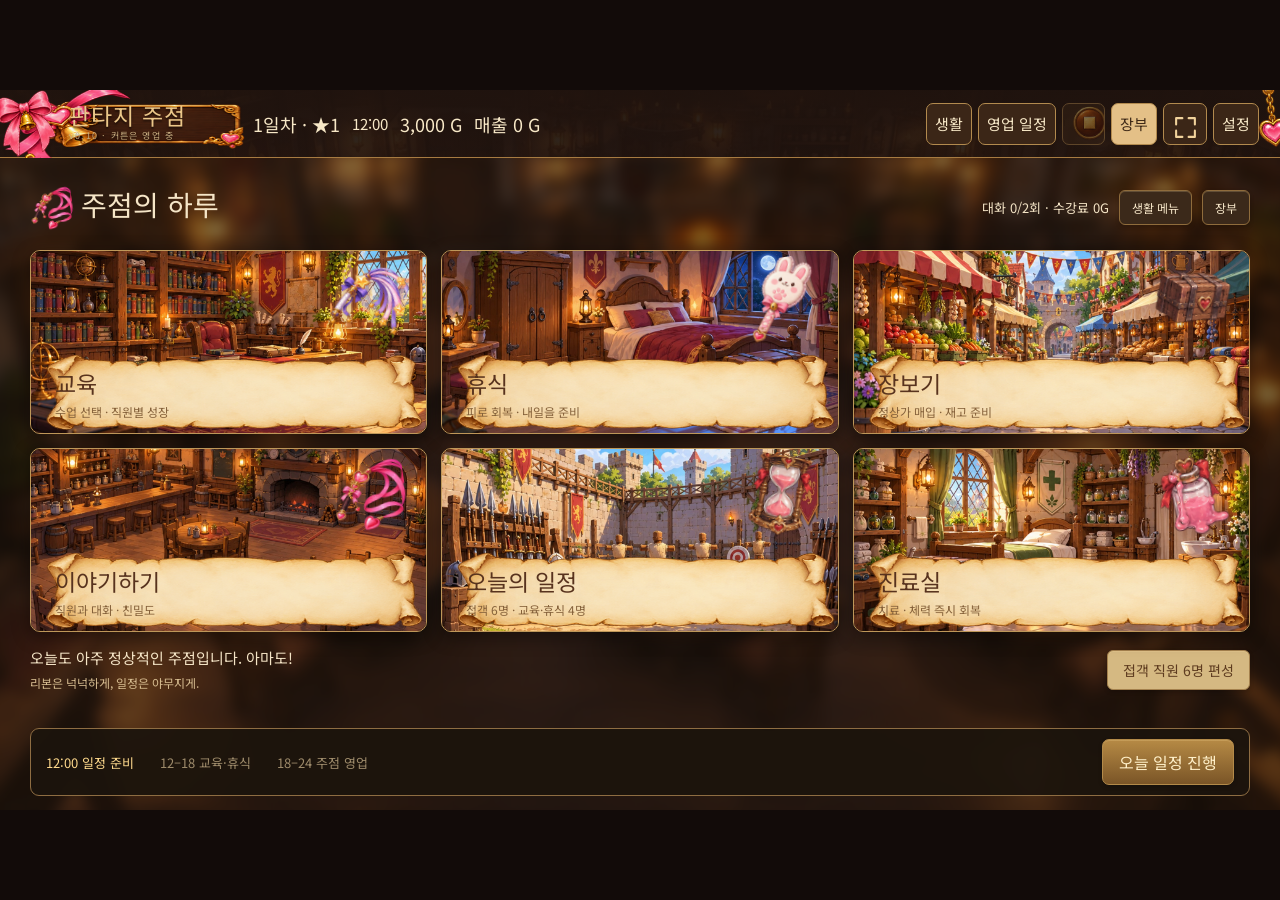
==== commit 2fa46848: "feat: connect guest role requests to automatic reception and curtain SD slapstick" ====
--- a/index.html
+++ b/index.html
@@ -1,8 +1,8 @@
-<!doctype html><html lang="ko"><head><meta charset="utf-8"><meta name="viewport" content="width=device-width,initial-scale=1,maximum-scale=1,viewport-fit=cover"><title>판타지 주점 · v0.9.1</title><link rel="stylesheet" href="style.css"><link rel="stylesheet" href="props.css"><link rel="stylesheet" href="decor.css"></head><body>
+<!doctype html><html lang="ko"><head><meta charset="utf-8"><meta name="viewport" content="width=device-width,initial-scale=1,maximum-scale=1,viewport-fit=cover"><title>판타지 주점 · v0.10</title><link rel="stylesheet" href="style.css"><link rel="stylesheet" href="props.css"><link rel="stylesheet" href="decor.css"><link rel="stylesheet" href="comic-scenes.css"></head><body>
 <main id="game" aria-label="판타지 주점 시뮬레이션"><img id="background" alt="테이블 여섯 개가 있는 판타지 주점"><div class="vignette"></div>
-<header><div class="brand"><img src="assets/comic-ribbon.png" alt="">판타지 주점 <small>v0.9.1 · 커튼은 영업 중</small></div><div id="day"></div><div id="clock"></div><div id="cash"></div><div id="sales"></div><div class="tools"><button id="life-button">생활</button><button id="business">영업 시작</button><button id="pause" aria-label="일시정지"><img src="assets/pause.png" alt=""></button><button id="book" class="book-button">장부</button><button id="fullscreen" aria-label="전체화면" title="전체화면"><svg viewBox="0 0 24 24" aria-hidden="true"><path d="M9 3H3v6m12-6h6v6M3 15v6h6m12-6v6h-6"/></svg></button><button id="settings" aria-label="설정">설정</button></div></header>
+<header><div class="brand"><img src="assets/comic-ribbon.png" alt="">판타지 주점 <small>v0.10 · 커튼은 영업 중</small></div><div id="day"></div><div id="clock"></div><div id="cash"></div><div id="sales"></div><div class="tools"><button id="life-button">생활</button><button id="business">영업 시작</button><button id="pause" aria-label="일시정지"><img src="assets/pause.png" alt=""></button><button id="book" class="book-button">장부</button><button id="fullscreen" aria-label="전체화면" title="전체화면"><svg viewBox="0 0 24 24" aria-hidden="true"><path d="M9 3H3v6m12-6h6v6M3 15v6h6m12-6v6h-6"/></svg></button><button id="settings" aria-label="설정">설정</button></div></header>
 <div class="scene-decor" aria-hidden="true"><div class="table-decor" style="left:249px;top:172px"><img class="table-lamp" src="assets/ui/lantern.png" alt=""><img class="table-coins" src="assets/ui/coins.png" alt=""><img class="table-heart heart-a" src="assets/ui/heart.png" alt=""><img class="table-heart heart-b" src="assets/ui/heart.png" alt=""><img class="table-flower" src="assets/ui/flowers.png" alt=""></div><div class="table-decor" style="left:537px;top:176px"><img class="table-lamp" src="assets/ui/heart-lantern.png" alt=""><img class="table-coins" src="assets/ui/coins.png" alt=""><img class="table-heart heart-a" src="assets/ui/heart.png" alt=""><img class="table-heart heart-b" src="assets/ui/heart.png" alt=""><img class="table-flower" src="assets/ui/flowers.png" alt=""></div><div class="table-decor" style="left:823px;top:177px"><img class="table-lamp" src="assets/ui/candles.png" alt=""><img class="table-coins" src="assets/ui/coins.png" alt=""><img class="table-heart heart-a" src="assets/ui/heart.png" alt=""><img class="table-heart heart-b" src="assets/ui/heart.png" alt=""><img class="table-flower" src="assets/ui/flowers.png" alt=""></div><div class="table-decor" style="left:310px;top:359px"><img class="table-lamp" src="assets/ui/lantern.png" alt=""><img class="table-coins" src="assets/ui/coins.png" alt=""><img class="table-heart heart-a" src="assets/ui/heart.png" alt=""><img class="table-heart heart-b" src="assets/ui/heart.png" alt=""><img class="table-flower" src="assets/ui/flowers.png" alt=""></div><div class="table-decor" style="left:585px;top:376px"><img class="table-lamp" src="assets/ui/heart-lantern.png" alt=""><img class="table-coins" src="assets/ui/coins.png" alt=""><img class="table-heart heart-a" src="assets/ui/heart.png" alt=""><img class="table-heart heart-b" src="assets/ui/heart.png" alt=""><img class="table-flower" src="assets/ui/flowers.png" alt=""></div><div class="table-decor" style="left:860px;top:373px"><img class="table-lamp" src="assets/ui/candles.png" alt=""><img class="table-coins" src="assets/ui/coins.png" alt=""><img class="table-heart heart-a" src="assets/ui/heart.png" alt=""><img class="table-heart heart-b" src="assets/ui/heart.png" alt=""><img class="table-flower" src="assets/ui/flowers.png" alt=""></div></div><div id="life-page"></div><div id="tables"></div><div id="selection-banner"></div><div id="announcement" role="status"></div>
 <div id="dialog"><img id="illustration" alt=""><section><b id="speaker"></b><p id="speech"></p></section></div>
 <footer id="dock"><div class="dock-ornaments" aria-hidden="true"><img class="dock-feather" src="assets/comic-feather.png" alt=""><img class="dock-rose" src="assets/ui/roses.png" alt=""><img class="rail-charm" src="assets/ui/corner-left.png" alt="" style="left:25px;--tilt:0deg"><img class="rail-charm" src="assets/ui/heart.png" alt="" style="left:91px;--tilt:-14deg"><img class="rail-charm" src="assets/ui/bow-bell.png" alt="" style="left:173px;--tilt:10deg"><img class="rail-charm" src="assets/ui/rose.png" alt="" style="left:278px;--tilt:-8deg"><img class="rail-charm" src="assets/ui/bow-purple.png" alt="" style="left:394px;--tilt:-12deg"><img class="rail-charm" src="assets/ui/heart-chain.png" alt="" style="left:515px;--tilt:12deg"><img class="rail-charm" src="assets/ui/bow-red.png" alt="" style="left:633px;--tilt:-12deg"><img class="rail-charm" src="assets/ui/heart.png" alt="" style="left:760px;--tilt:16deg"><img class="rail-charm" src="assets/ui/corner-right.png" alt="" style="left:874px;--tilt:0deg"></div><div class="dock-group"><h2>오늘의 종업원</h2><div id="staff-slots"></div></div><div class="waiting-group"><h2>입장 대기</h2><button id="waiting-slot" aria-label="대기 손님"></button></div></footer>
 <img id="scene-background" src="assets/market.jpg" alt=""><div id="overlay"></div>
-</main><div id="rotate"><strong>기기를 가로로 돌려 주세요.</strong><span>판타지 주점은 가로 화면으로 플레이합니다.</span></div><script src="js/data.js"></script><script src="js/comic-theme.js"></script><script src="js/engine.js"></script><script src="js/growth-engine.js"></script><script src="js/special-data.js"></script><script src="js/special-engine.js"></script><script src="js/audio.js"></script><script src="js/service-effects.js"></script><script src="js/drag-input.js"></script><script src="js/life-view.js"></script><script src="js/render.js"></script></body></html>
+</main><div id="rotate"><strong>기기를 가로로 돌려 주세요.</strong><span>판타지 주점은 가로 화면으로 플레이합니다.</span></div><script src="js/data.js"></script><script src="js/comic-theme.js"></script><script src="js/engine.js"></script><script src="js/growth-engine.js"></script><script src="js/special-data.js"></script><script src="js/special-engine.js"></script><script src="js/audio.js"></script><script src="js/comic-scenes-data.js"></script><script src="js/comic-scenes.js"></script><script src="js/service-effects.js"></script><script src="js/drag-input.js"></script><script src="js/life-view.js"></script><script src="js/render.js"></script></body></html>
--- a/comic-scenes.css
+++ b/comic-scenes.css
@@ -0,0 +1,5 @@
+/* Only event actors and speech appear in this layer; it never intercepts input. */
+#comic-stage{position:absolute;inset:0;z-index:39;pointer-events:none;transform-origin:center;overflow:hidden}.life-mode #comic-stage{display:none}.comic-scene{position:absolute;inset:0;pointer-events:none}.comic-actor{position:absolute;left:0;top:0;width:95px;height:145px;transform-origin:50% 75%;will-change:transform,opacity}.comic-actor img{width:100%;height:100%;object-fit:contain;filter:drop-shadow(0 4px 3px #0006)}.comic-actor.head-only{height:64px;overflow:hidden}.comic-actor.head-only img{position:absolute;top:0;left:0;width:95px;height:145px;object-position:top}.comic-bubble{position:absolute;max-width:300px;padding:10px 14px;background:#fff2d6;color:#48251c;border:3px solid #72472e;border-radius:45% 35% 38% 30% / 18% 24% 20% 25%;font-size:15px;font-weight:800;line-height:1.45;text-align:center;box-shadow:0 4px 0 #0004}.comic-bubble:after{content:'';position:absolute;bottom:-13px;left:55%;border-width:12px 9px 0;border-style:solid;border-color:#72472e transparent transparent}.comic-impact{position:absolute;opacity:0;color:#fff2a6;text-shadow:3px 3px #99323d,-3px -3px #99323d,-3px 3px #99323d,3px -3px #99323d;font-weight:900;font-size:70px;transform:rotate(-15deg)}.comic-web{position:absolute;inset:5px -6px -2px;border:5px solid #fff9;border-radius:45%;background:repeating-linear-gradient(23deg,transparent 0 14px,#fff9 15px 19px,transparent 20px 31px),repeating-linear-gradient(-27deg,transparent 0 20px,#ffecccaa 21px 24px,transparent 25px 37px);box-shadow:inset 0 0 17px #fff9}.comic-feather{position:absolute;width:36px;height:52px;object-fit:contain;transform-origin:center}
+/* User correction: remove every prop attached under dock portraits. */
+.dock-ornaments,.staff-charm,#dock:before,#dock:after,.staff-slot:after{display:none!important}
+@media(prefers-reduced-motion:reduce){.comic-actor{will-change:auto}}
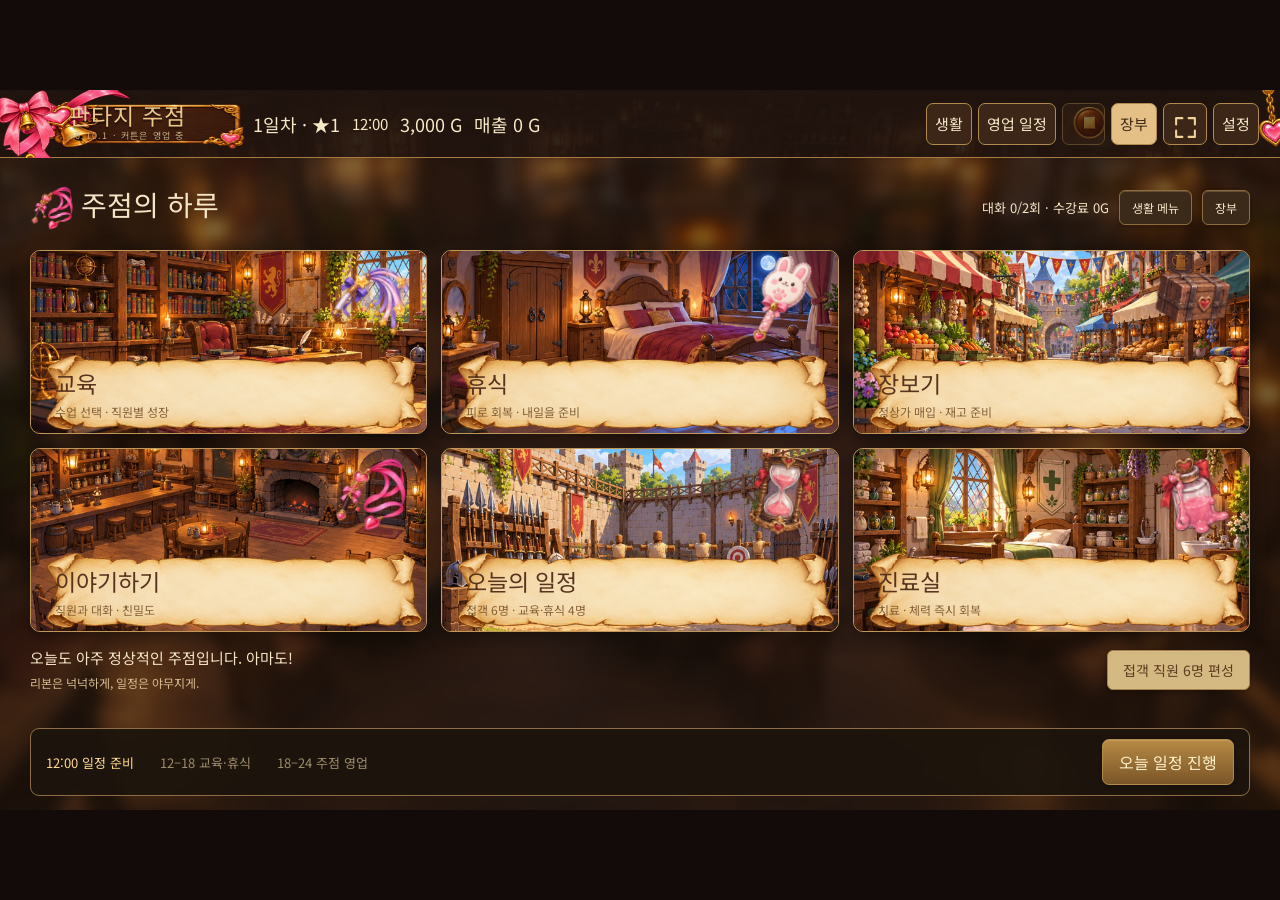
==== commit bee84d2b: "fix: remove tavern slapstick module while preserving curtain service and arena" ====
--- a/index.html
+++ b/index.html
@@ -1,8 +1,8 @@
-<!doctype html><html lang="ko"><head><meta charset="utf-8"><meta name="viewport" content="width=device-width,initial-scale=1,maximum-scale=1,viewport-fit=cover"><title>판타지 주점 · v0.10</title><link rel="stylesheet" href="style.css"><link rel="stylesheet" href="props.css"><link rel="stylesheet" href="decor.css"><link rel="stylesheet" href="comic-scenes.css"></head><body>
+<!doctype html><html lang="ko"><head><meta charset="utf-8"><meta name="viewport" content="width=device-width,initial-scale=1,maximum-scale=1,viewport-fit=cover"><title>판타지 주점 · v0.10.1</title><link rel="stylesheet" href="style.css"><link rel="stylesheet" href="props.css"><link rel="stylesheet" href="decor.css"></head><body>
 <main id="game" aria-label="판타지 주점 시뮬레이션"><img id="background" alt="테이블 여섯 개가 있는 판타지 주점"><div class="vignette"></div>
-<header><div class="brand"><img src="assets/comic-ribbon.png" alt="">판타지 주점 <small>v0.10 · 커튼은 영업 중</small></div><div id="day"></div><div id="clock"></div><div id="cash"></div><div id="sales"></div><div class="tools"><button id="life-button">생활</button><button id="business">영업 시작</button><button id="pause" aria-label="일시정지"><img src="assets/pause.png" alt=""></button><button id="book" class="book-button">장부</button><button id="fullscreen" aria-label="전체화면" title="전체화면"><svg viewBox="0 0 24 24" aria-hidden="true"><path d="M9 3H3v6m12-6h6v6M3 15v6h6m12-6v6h-6"/></svg></button><button id="settings" aria-label="설정">설정</button></div></header>
+<header><div class="brand"><img src="assets/comic-ribbon.png" alt="">판타지 주점 <small>v0.10.1 · 커튼은 영업 중</small></div><div id="day"></div><div id="clock"></div><div id="cash"></div><div id="sales"></div><div class="tools"><button id="life-button">생활</button><button id="business">영업 시작</button><button id="pause" aria-label="일시정지"><img src="assets/pause.png" alt=""></button><button id="book" class="book-button">장부</button><button id="fullscreen" aria-label="전체화면" title="전체화면"><svg viewBox="0 0 24 24" aria-hidden="true"><path d="M9 3H3v6m12-6h6v6M3 15v6h6m12-6v6h-6"/></svg></button><button id="settings" aria-label="설정">설정</button></div></header>
 <div class="scene-decor" aria-hidden="true"><div class="table-decor" style="left:249px;top:172px"><img class="table-lamp" src="assets/ui/lantern.png" alt=""><img class="table-coins" src="assets/ui/coins.png" alt=""><img class="table-heart heart-a" src="assets/ui/heart.png" alt=""><img class="table-heart heart-b" src="assets/ui/heart.png" alt=""><img class="table-flower" src="assets/ui/flowers.png" alt=""></div><div class="table-decor" style="left:537px;top:176px"><img class="table-lamp" src="assets/ui/heart-lantern.png" alt=""><img class="table-coins" src="assets/ui/coins.png" alt=""><img class="table-heart heart-a" src="assets/ui/heart.png" alt=""><img class="table-heart heart-b" src="assets/ui/heart.png" alt=""><img class="table-flower" src="assets/ui/flowers.png" alt=""></div><div class="table-decor" style="left:823px;top:177px"><img class="table-lamp" src="assets/ui/candles.png" alt=""><img class="table-coins" src="assets/ui/coins.png" alt=""><img class="table-heart heart-a" src="assets/ui/heart.png" alt=""><img class="table-heart heart-b" src="assets/ui/heart.png" alt=""><img class="table-flower" src="assets/ui/flowers.png" alt=""></div><div class="table-decor" style="left:310px;top:359px"><img class="table-lamp" src="assets/ui/lantern.png" alt=""><img class="table-coins" src="assets/ui/coins.png" alt=""><img class="table-heart heart-a" src="assets/ui/heart.png" alt=""><img class="table-heart heart-b" src="assets/ui/heart.png" alt=""><img class="table-flower" src="assets/ui/flowers.png" alt=""></div><div class="table-decor" style="left:585px;top:376px"><img class="table-lamp" src="assets/ui/heart-lantern.png" alt=""><img class="table-coins" src="assets/ui/coins.png" alt=""><img class="table-heart heart-a" src="assets/ui/heart.png" alt=""><img class="table-heart heart-b" src="assets/ui/heart.png" alt=""><img class="table-flower" src="assets/ui/flowers.png" alt=""></div><div class="table-decor" style="left:860px;top:373px"><img class="table-lamp" src="assets/ui/candles.png" alt=""><img class="table-coins" src="assets/ui/coins.png" alt=""><img class="table-heart heart-a" src="assets/ui/heart.png" alt=""><img class="table-heart heart-b" src="assets/ui/heart.png" alt=""><img class="table-flower" src="assets/ui/flowers.png" alt=""></div></div><div id="life-page"></div><div id="tables"></div><div id="selection-banner"></div><div id="announcement" role="status"></div>
 <div id="dialog"><img id="illustration" alt=""><section><b id="speaker"></b><p id="speech"></p></section></div>
 <footer id="dock"><div class="dock-ornaments" aria-hidden="true"><img class="dock-feather" src="assets/comic-feather.png" alt=""><img class="dock-rose" src="assets/ui/roses.png" alt=""><img class="rail-charm" src="assets/ui/corner-left.png" alt="" style="left:25px;--tilt:0deg"><img class="rail-charm" src="assets/ui/heart.png" alt="" style="left:91px;--tilt:-14deg"><img class="rail-charm" src="assets/ui/bow-bell.png" alt="" style="left:173px;--tilt:10deg"><img class="rail-charm" src="assets/ui/rose.png" alt="" style="left:278px;--tilt:-8deg"><img class="rail-charm" src="assets/ui/bow-purple.png" alt="" style="left:394px;--tilt:-12deg"><img class="rail-charm" src="assets/ui/heart-chain.png" alt="" style="left:515px;--tilt:12deg"><img class="rail-charm" src="assets/ui/bow-red.png" alt="" style="left:633px;--tilt:-12deg"><img class="rail-charm" src="assets/ui/heart.png" alt="" style="left:760px;--tilt:16deg"><img class="rail-charm" src="assets/ui/corner-right.png" alt="" style="left:874px;--tilt:0deg"></div><div class="dock-group"><h2>오늘의 종업원</h2><div id="staff-slots"></div></div><div class="waiting-group"><h2>입장 대기</h2><button id="waiting-slot" aria-label="대기 손님"></button></div></footer>
 <img id="scene-background" src="assets/market.jpg" alt=""><div id="overlay"></div>
-</main><div id="rotate"><strong>기기를 가로로 돌려 주세요.</strong><span>판타지 주점은 가로 화면으로 플레이합니다.</span></div><script src="js/data.js"></script><script src="js/comic-theme.js"></script><script src="js/engine.js"></script><script src="js/growth-engine.js"></script><script src="js/special-data.js"></script><script src="js/special-engine.js"></script><script src="js/audio.js"></script><script src="js/comic-scenes-data.js"></script><script src="js/comic-scenes.js"></script><script src="js/service-effects.js"></script><script src="js/drag-input.js"></script><script src="js/life-view.js"></script><script src="js/render.js"></script></body></html>
+</main><div id="rotate"><strong>기기를 가로로 돌려 주세요.</strong><span>판타지 주점은 가로 화면으로 플레이합니다.</span></div><script src="js/data.js"></script><script src="js/comic-theme.js"></script><script src="js/engine.js"></script><script src="js/growth-engine.js"></script><script src="js/special-data.js"></script><script src="js/special-engine.js"></script><script src="js/audio.js"></script><script src="js/service-effects.js"></script><script src="js/drag-input.js"></script><script src="js/life-view.js"></script><script src="js/render.js"></script></body></html>
--- a/decor.css
+++ b/decor.css
@@ -39,3 +39,6 @@
 /* Keep the title plaque inside its own HUD slot. */
 .brand{width:220px;flex-shrink:0;height:53px;padding:3px 0 0 38px;margin-right:0;font-size:24px;line-height:30px}.brand small{line-height:12px}.brand>img{position:absolute;left:-25px;top:-7px;width:64px;height:68px;margin:0;float:none;transform:rotate(-10deg)}.brand:before{left:-18px;top:-12px;width:242px;height:80px}
 .brand{padding-left:48px;font-size:23px}
+
+/* Keep portrait props removed when the standalone slapstick layer is disabled. */
+.dock-ornaments,.staff-charm,#dock:before,#dock:after,.staff-slot:after{display:none!important}
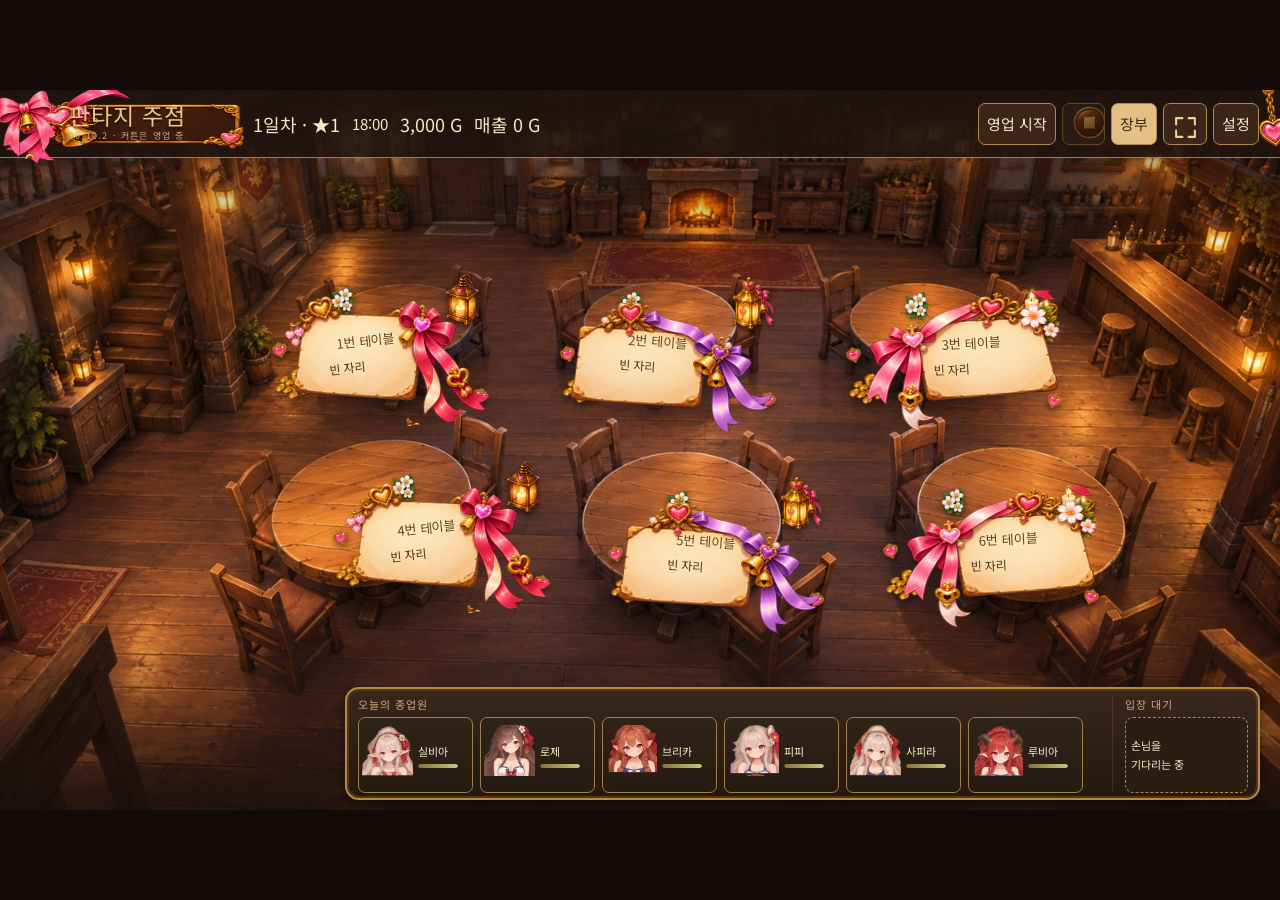
==== commit 7f2e6d84: "feat: hide life UI and allow direct tavern business while preserving growth systems" ====
--- a/index.html
+++ b/index.html
@@ -1,8 +1,8 @@
-<!doctype html><html lang="ko"><head><meta charset="utf-8"><meta name="viewport" content="width=device-width,initial-scale=1,maximum-scale=1,viewport-fit=cover"><title>판타지 주점 · v0.10.1</title><link rel="stylesheet" href="style.css"><link rel="stylesheet" href="props.css"><link rel="stylesheet" href="decor.css"></head><body>
+<!doctype html><html lang="ko"><head><meta charset="utf-8"><meta name="viewport" content="width=device-width,initial-scale=1,maximum-scale=1,viewport-fit=cover"><title>판타지 주점 · v0.10.2</title><link rel="stylesheet" href="style.css"><link rel="stylesheet" href="props.css"><link rel="stylesheet" href="decor.css"></head><body>
 <main id="game" aria-label="판타지 주점 시뮬레이션"><img id="background" alt="테이블 여섯 개가 있는 판타지 주점"><div class="vignette"></div>
-<header><div class="brand"><img src="assets/comic-ribbon.png" alt="">판타지 주점 <small>v0.10.1 · 커튼은 영업 중</small></div><div id="day"></div><div id="clock"></div><div id="cash"></div><div id="sales"></div><div class="tools"><button id="life-button">생활</button><button id="business">영업 시작</button><button id="pause" aria-label="일시정지"><img src="assets/pause.png" alt=""></button><button id="book" class="book-button">장부</button><button id="fullscreen" aria-label="전체화면" title="전체화면"><svg viewBox="0 0 24 24" aria-hidden="true"><path d="M9 3H3v6m12-6h6v6M3 15v6h6m12-6v6h-6"/></svg></button><button id="settings" aria-label="설정">설정</button></div></header>
+<header><div class="brand"><img src="assets/comic-ribbon.png" alt="">판타지 주점 <small>v0.10.2 · 커튼은 영업 중</small></div><div id="day"></div><div id="clock"></div><div id="cash"></div><div id="sales"></div><div class="tools"><button id="life-button">생활</button><button id="business">영업 시작</button><button id="pause" aria-label="일시정지"><img src="assets/pause.png" alt=""></button><button id="book" class="book-button">장부</button><button id="fullscreen" aria-label="전체화면" title="전체화면"><svg viewBox="0 0 24 24" aria-hidden="true"><path d="M9 3H3v6m12-6h6v6M3 15v6h6m12-6v6h-6"/></svg></button><button id="settings" aria-label="설정">설정</button></div></header>
 <div class="scene-decor" aria-hidden="true"><div class="table-decor" style="left:249px;top:172px"><img class="table-lamp" src="assets/ui/lantern.png" alt=""><img class="table-coins" src="assets/ui/coins.png" alt=""><img class="table-heart heart-a" src="assets/ui/heart.png" alt=""><img class="table-heart heart-b" src="assets/ui/heart.png" alt=""><img class="table-flower" src="assets/ui/flowers.png" alt=""></div><div class="table-decor" style="left:537px;top:176px"><img class="table-lamp" src="assets/ui/heart-lantern.png" alt=""><img class="table-coins" src="assets/ui/coins.png" alt=""><img class="table-heart heart-a" src="assets/ui/heart.png" alt=""><img class="table-heart heart-b" src="assets/ui/heart.png" alt=""><img class="table-flower" src="assets/ui/flowers.png" alt=""></div><div class="table-decor" style="left:823px;top:177px"><img class="table-lamp" src="assets/ui/candles.png" alt=""><img class="table-coins" src="assets/ui/coins.png" alt=""><img class="table-heart heart-a" src="assets/ui/heart.png" alt=""><img class="table-heart heart-b" src="assets/ui/heart.png" alt=""><img class="table-flower" src="assets/ui/flowers.png" alt=""></div><div class="table-decor" style="left:310px;top:359px"><img class="table-lamp" src="assets/ui/lantern.png" alt=""><img class="table-coins" src="assets/ui/coins.png" alt=""><img class="table-heart heart-a" src="assets/ui/heart.png" alt=""><img class="table-heart heart-b" src="assets/ui/heart.png" alt=""><img class="table-flower" src="assets/ui/flowers.png" alt=""></div><div class="table-decor" style="left:585px;top:376px"><img class="table-lamp" src="assets/ui/heart-lantern.png" alt=""><img class="table-coins" src="assets/ui/coins.png" alt=""><img class="table-heart heart-a" src="assets/ui/heart.png" alt=""><img class="table-heart heart-b" src="assets/ui/heart.png" alt=""><img class="table-flower" src="assets/ui/flowers.png" alt=""></div><div class="table-decor" style="left:860px;top:373px"><img class="table-lamp" src="assets/ui/candles.png" alt=""><img class="table-coins" src="assets/ui/coins.png" alt=""><img class="table-heart heart-a" src="assets/ui/heart.png" alt=""><img class="table-heart heart-b" src="assets/ui/heart.png" alt=""><img class="table-flower" src="assets/ui/flowers.png" alt=""></div></div><div id="life-page"></div><div id="tables"></div><div id="selection-banner"></div><div id="announcement" role="status"></div>
 <div id="dialog"><img id="illustration" alt=""><section><b id="speaker"></b><p id="speech"></p></section></div>
 <footer id="dock"><div class="dock-ornaments" aria-hidden="true"><img class="dock-feather" src="assets/comic-feather.png" alt=""><img class="dock-rose" src="assets/ui/roses.png" alt=""><img class="rail-charm" src="assets/ui/corner-left.png" alt="" style="left:25px;--tilt:0deg"><img class="rail-charm" src="assets/ui/heart.png" alt="" style="left:91px;--tilt:-14deg"><img class="rail-charm" src="assets/ui/bow-bell.png" alt="" style="left:173px;--tilt:10deg"><img class="rail-charm" src="assets/ui/rose.png" alt="" style="left:278px;--tilt:-8deg"><img class="rail-charm" src="assets/ui/bow-purple.png" alt="" style="left:394px;--tilt:-12deg"><img class="rail-charm" src="assets/ui/heart-chain.png" alt="" style="left:515px;--tilt:12deg"><img class="rail-charm" src="assets/ui/bow-red.png" alt="" style="left:633px;--tilt:-12deg"><img class="rail-charm" src="assets/ui/heart.png" alt="" style="left:760px;--tilt:16deg"><img class="rail-charm" src="assets/ui/corner-right.png" alt="" style="left:874px;--tilt:0deg"></div><div class="dock-group"><h2>오늘의 종업원</h2><div id="staff-slots"></div></div><div class="waiting-group"><h2>입장 대기</h2><button id="waiting-slot" aria-label="대기 손님"></button></div></footer>
 <img id="scene-background" src="assets/market.jpg" alt=""><div id="overlay"></div>
-</main><div id="rotate"><strong>기기를 가로로 돌려 주세요.</strong><span>판타지 주점은 가로 화면으로 플레이합니다.</span></div><script src="js/data.js"></script><script src="js/comic-theme.js"></script><script src="js/engine.js"></script><script src="js/growth-engine.js"></script><script src="js/special-data.js"></script><script src="js/special-engine.js"></script><script src="js/audio.js"></script><script src="js/service-effects.js"></script><script src="js/drag-input.js"></script><script src="js/life-view.js"></script><script src="js/render.js"></script></body></html>
+</main><div id="rotate"><strong>기기를 가로로 돌려 주세요.</strong><span>판타지 주점은 가로 화면으로 플레이합니다.</span></div><script src="js/data.js"></script><script src="js/comic-theme.js"></script><script src="js/engine.js"></script><script src="js/growth-engine.js"></script><script src="js/special-data.js"></script><script src="js/special-engine.js"></script><script src="js/audio.js"></script><script src="js/service-effects.js"></script><script src="js/drag-input.js"></script><script src="js/life-view.js"></script><script src="js/tavern-mode.js"></script><script src="js/render.js"></script></body></html>
--- a/decor.css
+++ b/decor.css
@@ -42,3 +42,6 @@
 
 /* Keep portrait props removed when the standalone slapstick layer is disabled. */
 .dock-ornaments,.staff-charm,#dock:before,#dock:after,.staff-slot:after{display:none!important}
+
+/* Life systems are retained but their entry button is temporarily hidden. */
+#life-button[hidden]{display:none!important}
